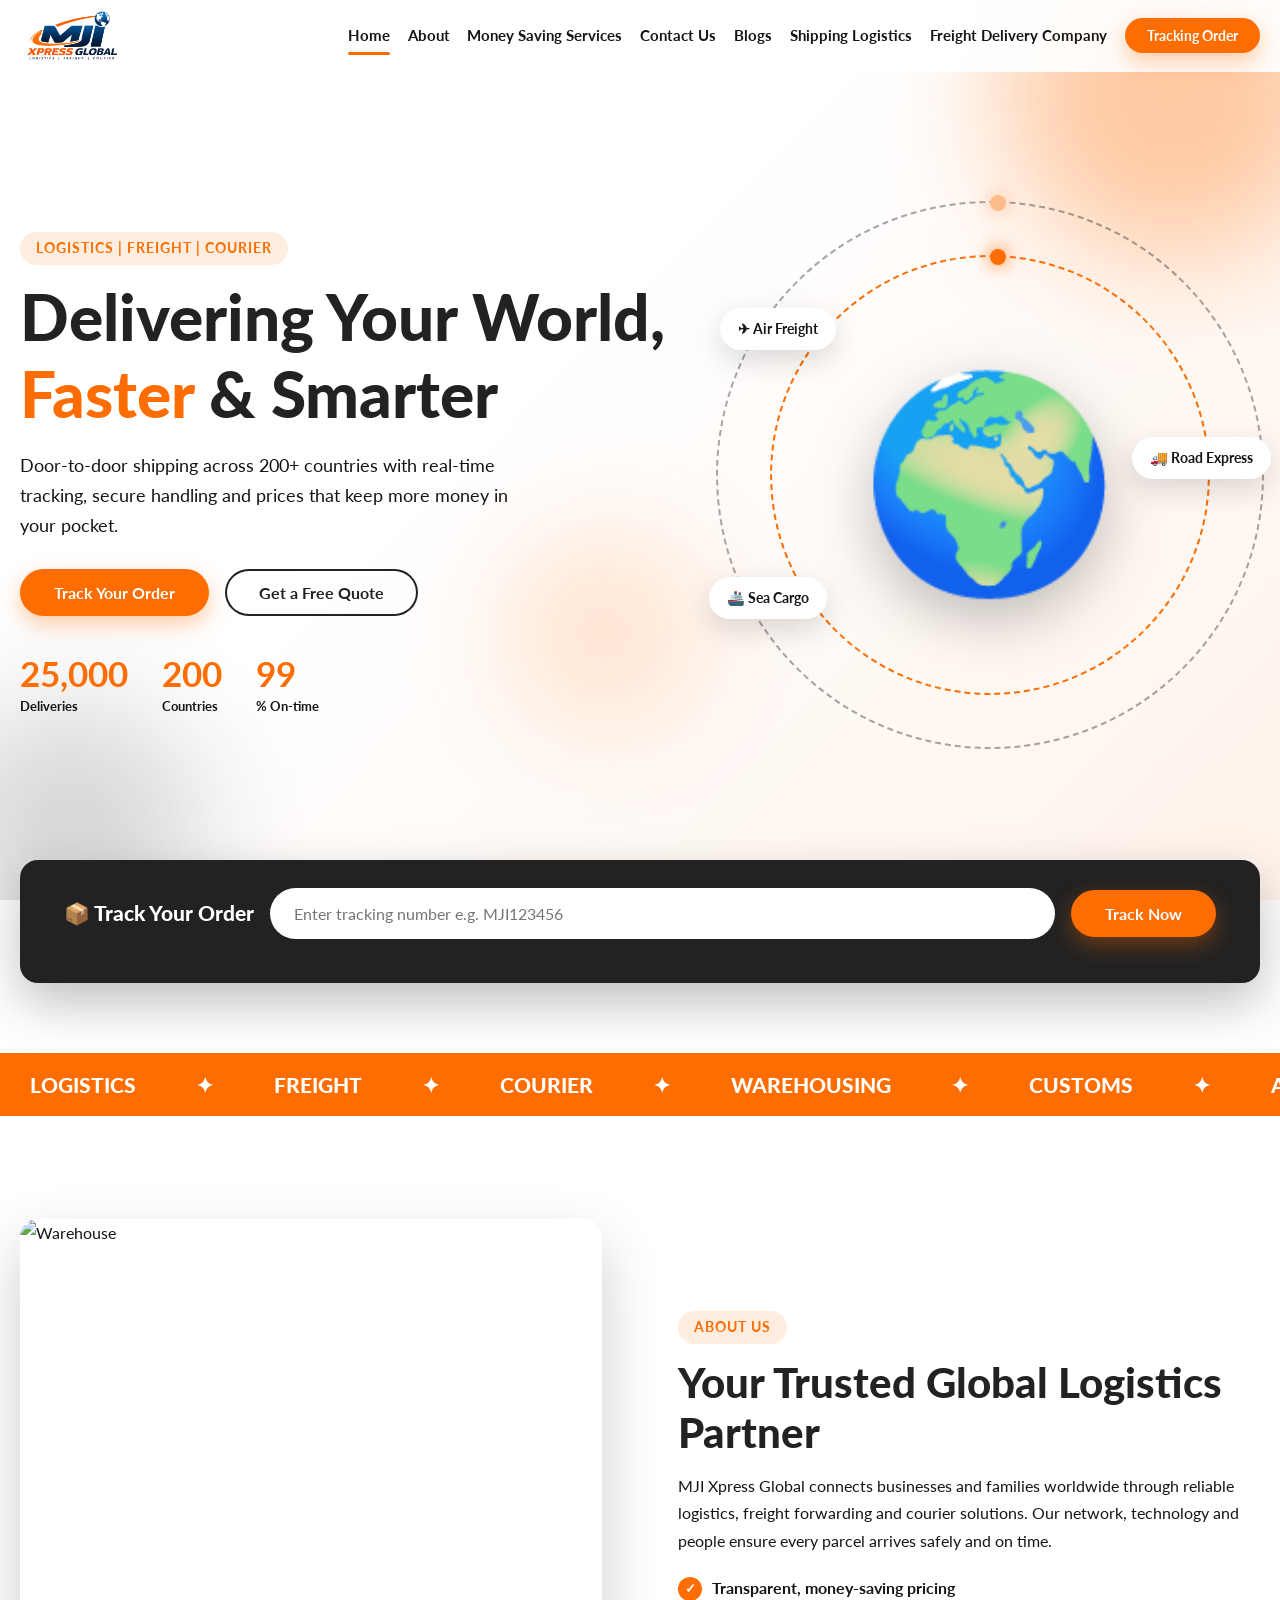
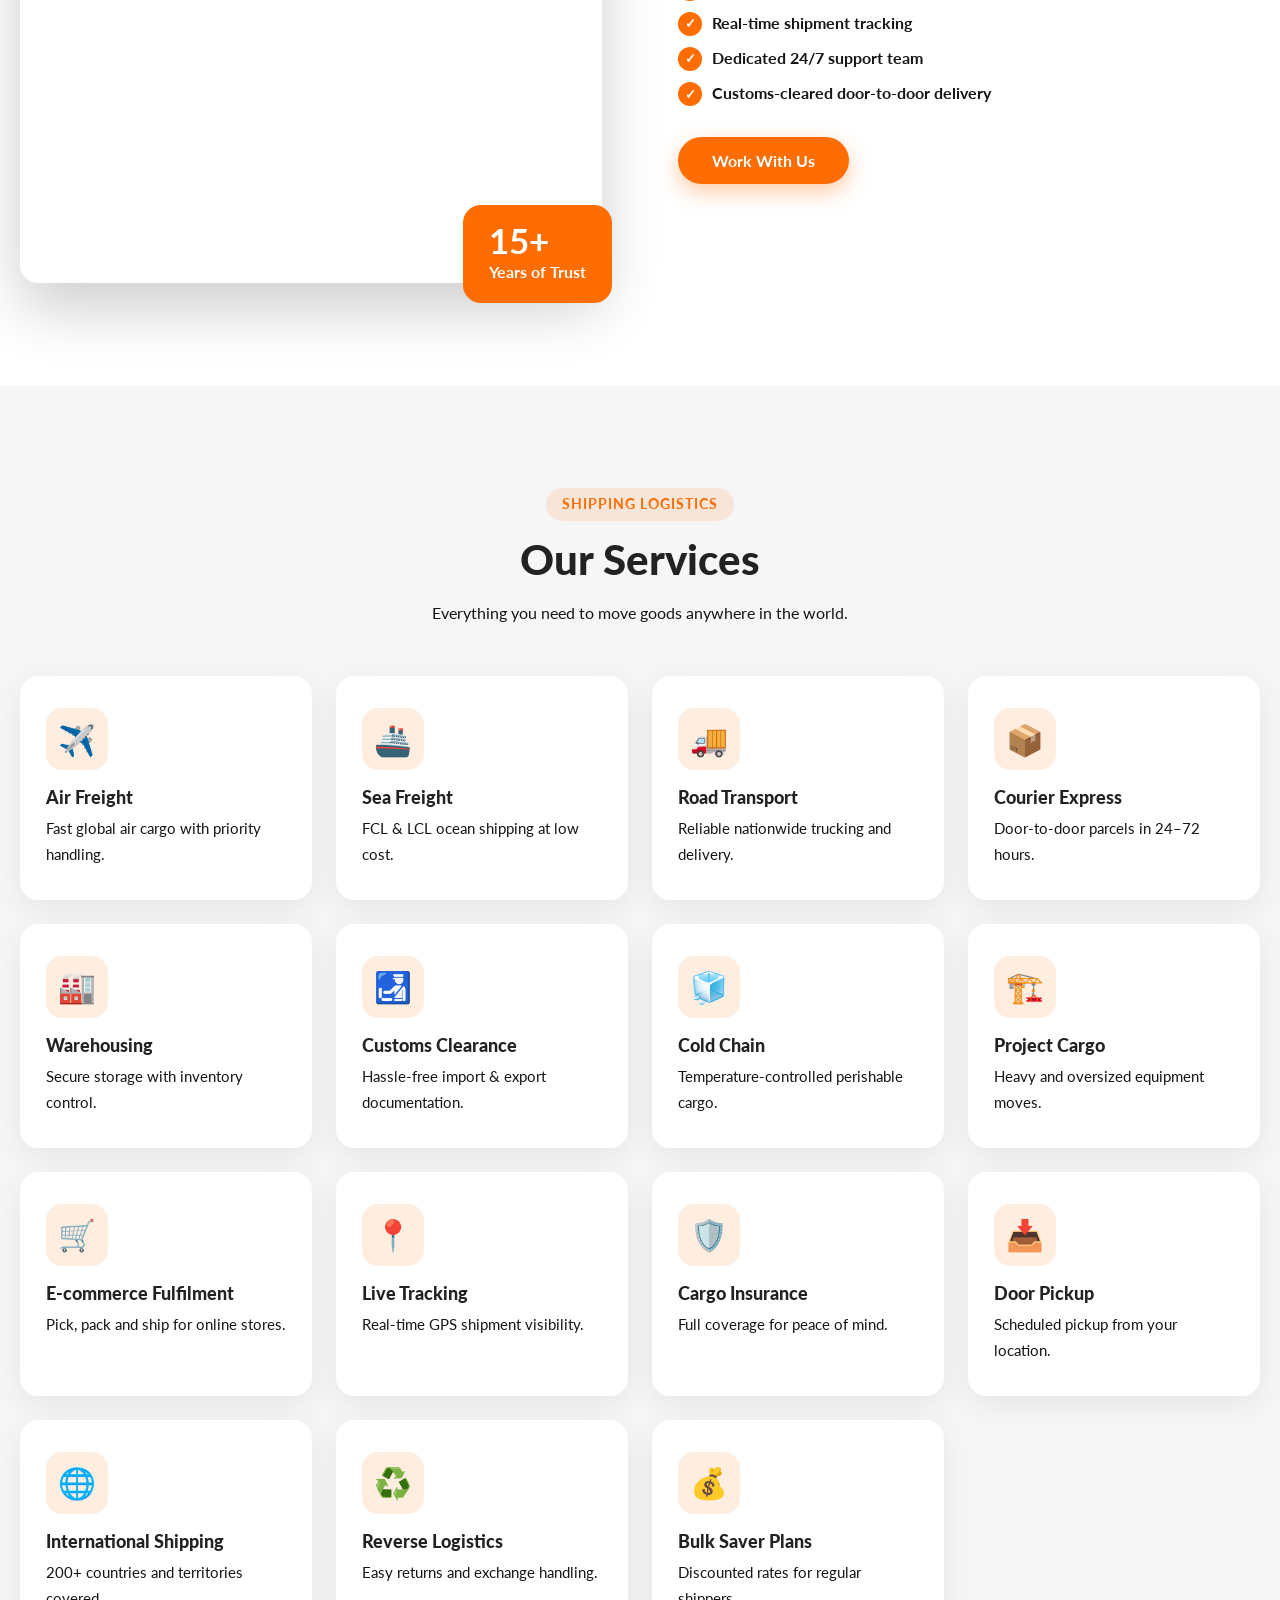
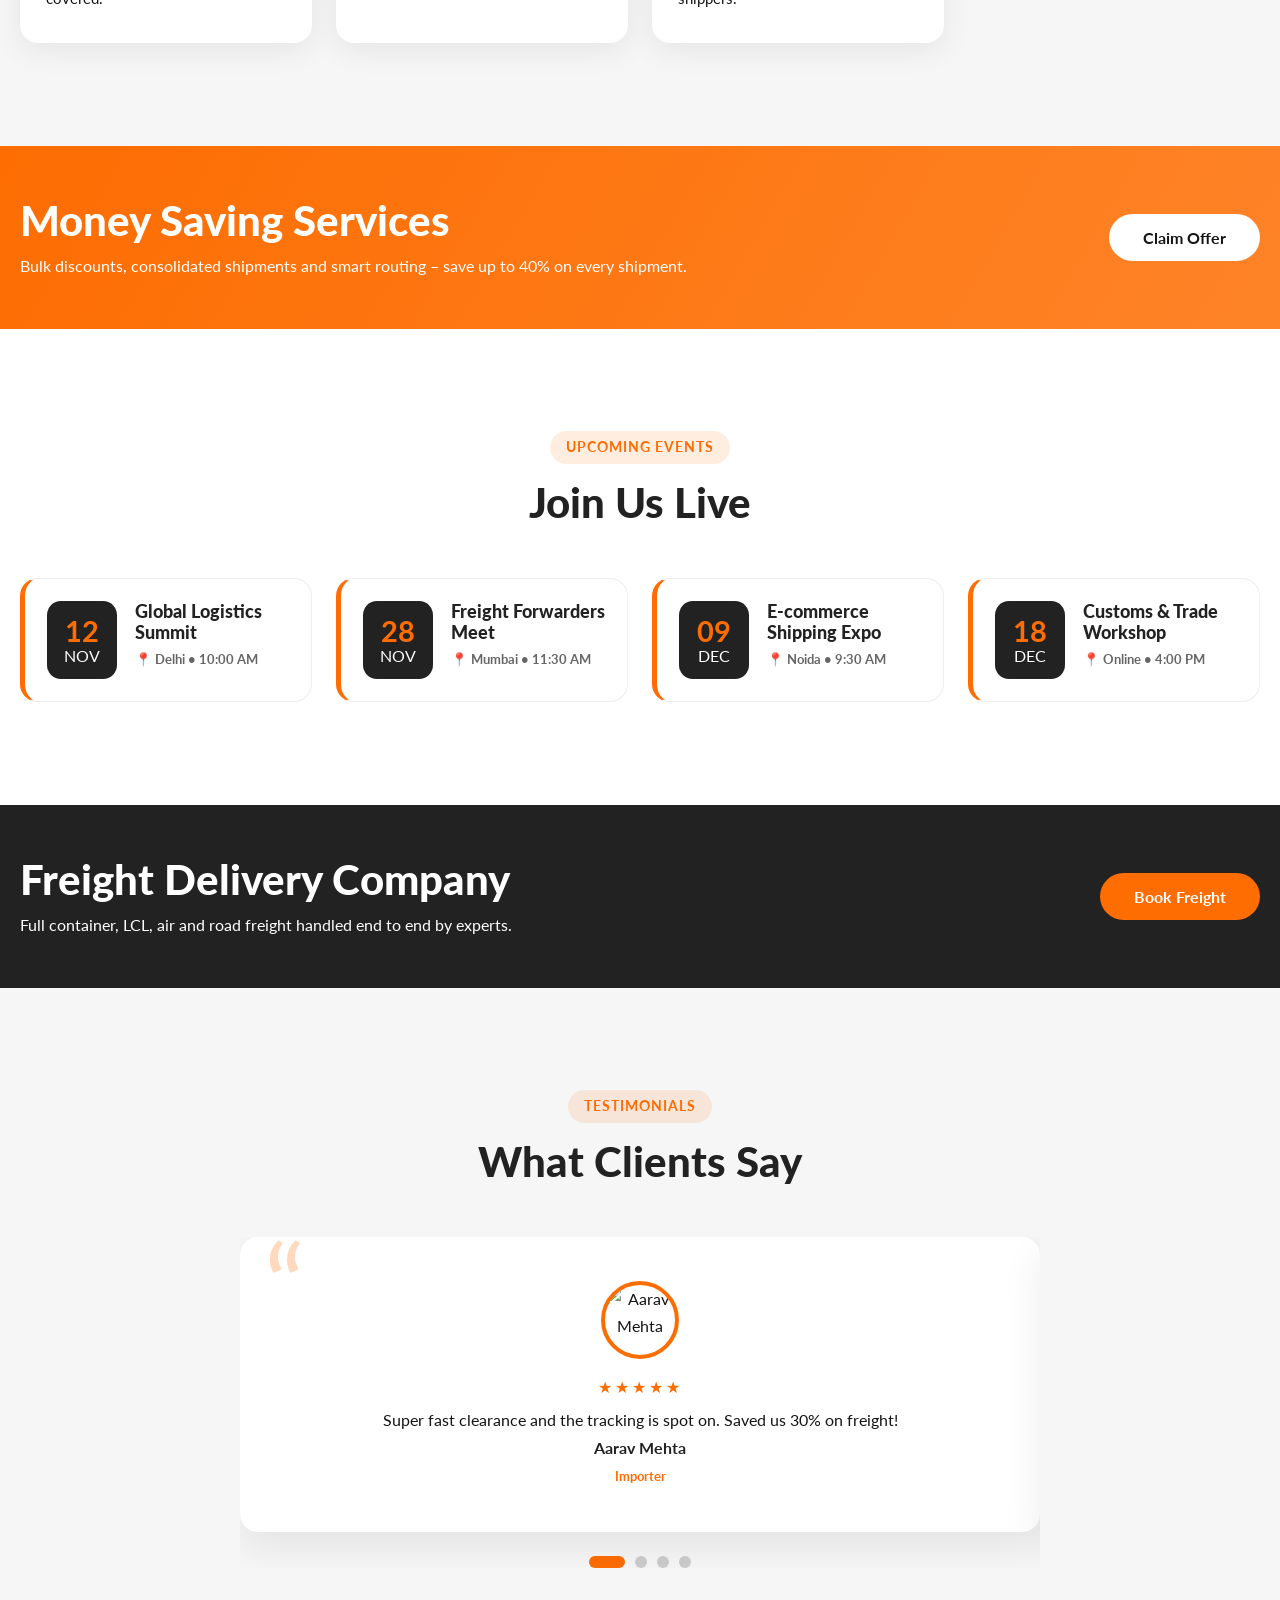
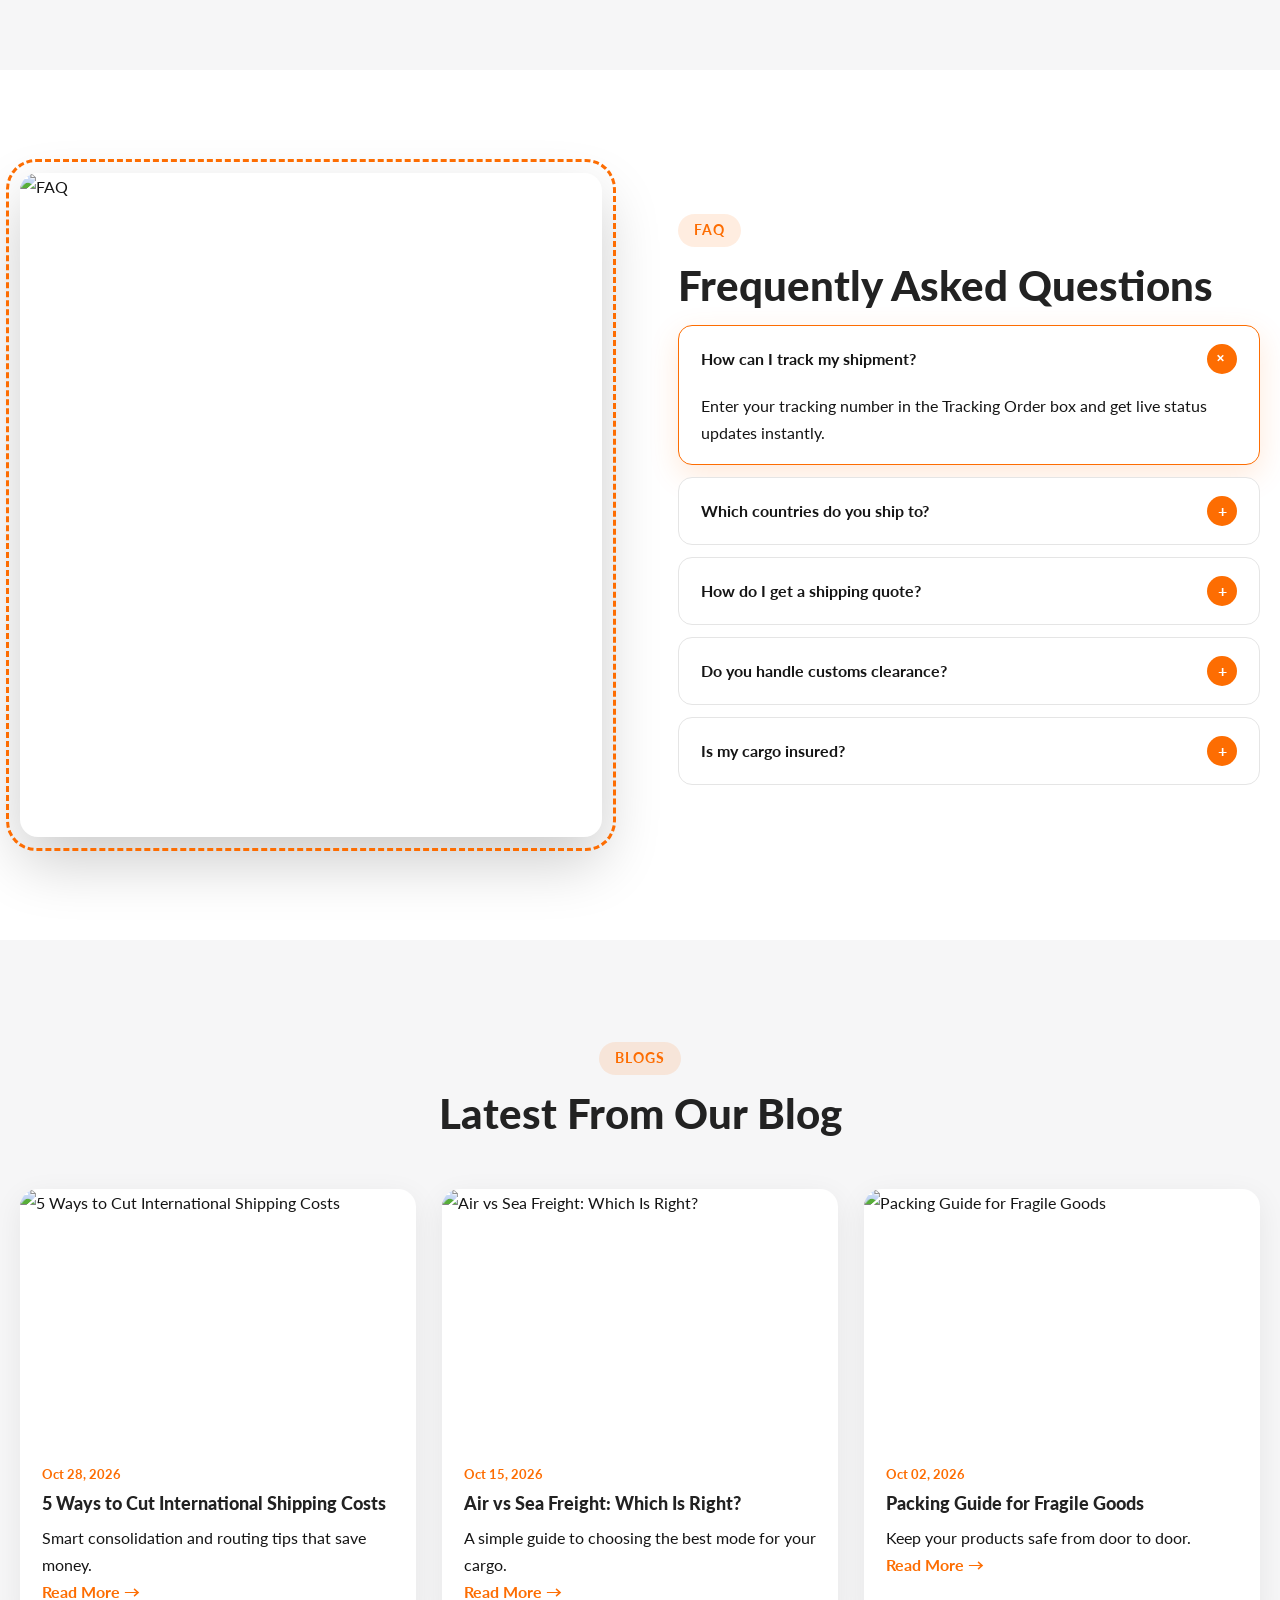
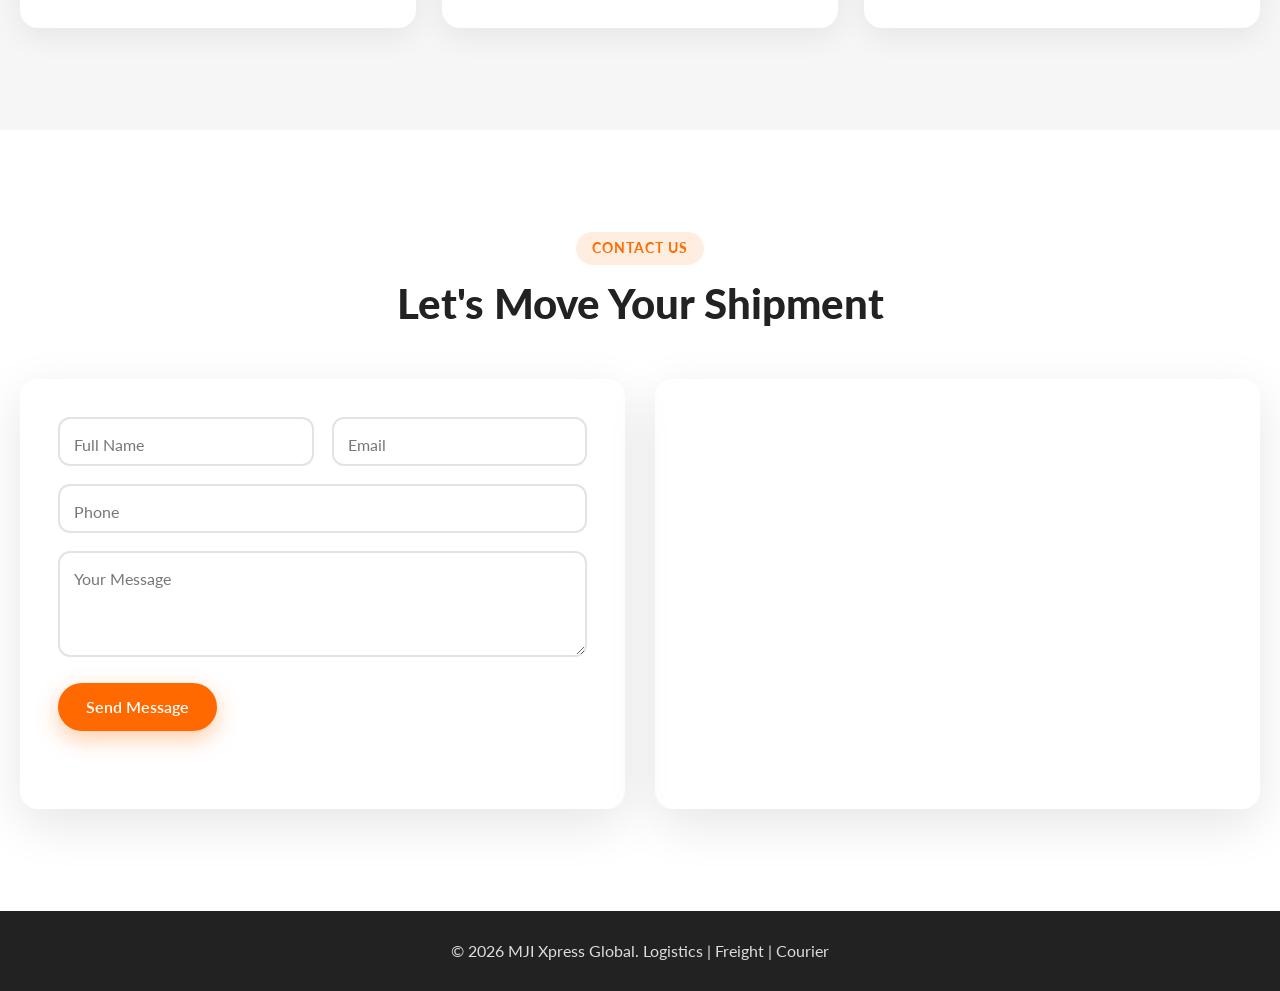
==== index.html @ 4d78b7f1 "Add MJ Xpress Global website" ====
<!DOCTYPE html>
<html lang="en">
<head>
<meta charset="UTF-8">
<meta name="viewport" content="width=device-width, initial-scale=1, viewport-fit=cover">
<title>MJI Xpress Global | Logistics, Freight & Courier</title>
<meta name="description" content="MJI Xpress Global - Logistics, Freight and Courier services worldwide.">
<link rel="preconnect" href="https://fonts.googleapis.com">
<link rel="preconnect" href="https://fonts.gstatic.com" crossorigin>
<link href="https://fonts.googleapis.com/css2?family=Lato:wght@300;400;700;900&display=swap" rel="stylesheet">
<link rel="stylesheet" href="css/style.css">
</head>
<body>
<div class="progress" id="progress"></div>
<header class="nav" id="nav">
  <div class="wrap nav__in">
    <a href="#home" class="logo"><img src="img/logo.png" alt="MJI Xpress Global"></a>
    <button class="burger" id="burger" aria-label="Menu" aria-expanded="false"><span></span><span></span><span></span></button>
    <nav class="menu" id="menu">
      <a href="#home" class="active">Home</a>
      <a href="about.html">About</a>
      <a href="money.html">Money Saving Services</a>
      <a href="#contact">Contact Us</a>
      <a href="#blog">Blogs</a>
      <a href="#services">Shipping Logistics</a>
      <a href="#freight">Freight Delivery Company</a>
      <a href="#tracking" class="btn btn--sm"><span>Tracking Order</span></a>
    </nav>
  </div>
</header>

<main>
<section class="hero" id="home">
  <div class="blob b1"></div><div class="blob b2"></div><div class="blob b3"></div>
  <div class="wrap hero__in">
    <div class="hero__txt reveal">
      <span class="tag">Logistics | Freight | Courier</span>
      <h1>Delivering Your World, <em>Faster</em> &amp; Smarter</h1>
      <p>Door-to-door shipping across 200+ countries with real-time tracking, secure handling and prices that keep more money in your pocket.</p>
      <div class="hero__btns">
        <a href="#tracking" class="btn"><span>Track Your Order</span></a>
        <a href="#contact" class="btn btn--ghost"><span>Get a Free Quote</span></a>
      </div>
      <div class="stats">
        <div><b data-count="25000">0</b><small>Deliveries</small></div>
        <div><b data-count="200">0</b><small>Countries</small></div>
        <div><b data-count="99">0</b><small>% On-time</small></div>
      </div>
    </div>
    <div class="hero__art reveal">
      <div class="globe"><div class="orbit"><i></i></div><div class="orbit o2"><i></i></div><span>🌍</span></div>
      <div class="chip c1">✈ Air Freight</div><div class="chip c2">🚢 Sea Cargo</div><div class="chip c3">🚚 Road Express</div>
    </div>
  </div>
</section>

<section class="track" id="tracking">
  <div class="wrap">
    <form class="track__box reveal" id="trackForm">
      <h3>📦 Track Your Order</h3>
      <input type="text" id="trackNo" placeholder="Enter tracking number e.g. MJI123456" required>
      <button class="btn" type="submit"><span>Track Now</span></button>
      <p class="track__res" id="trackRes"></p>
    </form>
  </div>
</section>

<div class="marquee"><div class="marquee__t"><span>Logistics</span><span>Freight</span><span>Courier</span><span>Warehousing</span><span>Customs</span><span>Air Cargo</span><span>Sea Cargo</span><span>Logistics</span><span>Freight</span><span>Courier</span><span>Warehousing</span><span>Customs</span><span>Air Cargo</span><span>Sea Cargo</span></div></div>

<section class="sec" id="about">
  <div class="wrap about">
    <div class="about__img reveal"><img src="https://picsum.photos/seed/logistics1/700/800" alt="Warehouse" loading="lazy"><div class="badge"><b>15+</b>Years of Trust</div></div>
    <div class="reveal">
      <span class="tag">About Us</span>
      <h2>Your Trusted Global Logistics Partner</h2>
      <p>MJI Xpress Global connects businesses and families worldwide through reliable logistics, freight forwarding and courier solutions. Our network, technology and people ensure every parcel arrives safely and on time.</p>
      <ul class="ticks"><li>Transparent, money-saving pricing</li><li>Real-time shipment tracking</li><li>Dedicated 24/7 support team</li><li>Customs-cleared door-to-door delivery</li></ul>
      <a href="#contact" class="btn"><span>Work With Us</span></a>
    </div>
  </div>
</section>

<section class="sec alt" id="services">
  <div class="wrap">
    <div class="head reveal"><span class="tag">Shipping Logistics</span><h2>Our Services</h2><p>Everything you need to move goods anywhere in the world.</p></div>
    <div class="grid" id="serviceGrid"></div>
  </div>
</section>

<section class="band" id="savings">
  <div class="wrap band__in reveal"><div><h2>Money Saving Services</h2><p>Bulk discounts, consolidated shipments and smart routing – save up to 40% on every shipment.</p></div><a href="#contact" class="btn"><span>Claim Offer</span></a></div>
</section>

<section class="sec" id="events">
  <div class="wrap">
    <div class="head reveal"><span class="tag">Upcoming Events</span><h2>Join Us Live</h2></div>
    <div class="events" id="eventList"></div>
  </div>
</section>

<section class="band dark" id="freight">
  <div class="wrap band__in reveal"><div><h2>Freight Delivery Company</h2><p>Full container, LCL, air and road freight handled end to end by experts.</p></div><a href="#contact" class="btn"><span>Book Freight</span></a></div>
</section>

<section class="sec alt" id="testimonials">
  <div class="wrap">
    <div class="head reveal"><span class="tag">Testimonials</span><h2>What Clients Say</h2></div>
    <div class="slider reveal" id="slider"><div class="slides" id="slides"></div><div class="dots" id="dots"></div></div>
  </div>
</section>

<section class="sec" id="faq">
  <div class="wrap faq">
    <div class="faq__img reveal"><img id="faqImg" src="https://picsum.photos/seed/faq0/700/600" alt="FAQ"><div class="ring"></div></div>
    <div class="reveal">
      <span class="tag">FAQ</span><h2>Frequently Asked Questions</h2>
      <div id="faqList"></div>
    </div>
  </div>
</section>

<section class="sec alt" id="blog">
  <div class="wrap">
    <div class="head reveal"><span class="tag">Blogs</span><h2>Latest From Our Blog</h2></div>
    <div class="blogs" id="blogList"></div>
  </div>
</section>

<section class="sec" id="contact">
  <div class="wrap">
    <div class="head reveal"><span class="tag">Contact Us</span><h2>Let's Move Your Shipment</h2></div>
    <div class="contact">
      <form class="form reveal" id="contactForm" novalidate>
        <div class="row"><label><input name="name" required placeholder=" "><span>Full Name</span></label><label><input type="email" name="email" required placeholder=" "><span>Email</span></label></div>
        <label><input name="phone" placeholder=" "><span>Phone</span></label>
        <label><textarea name="msg" rows="4" required placeholder=" "></textarea><span>Your Message</span></label>
        <button class="btn" type="submit"><span>Send Message</span></button>
        <p class="note" id="formNote"></p>
      </form>
      <div class="map reveal"><iframe title="Map" loading="lazy" src="https://www.google.com/maps?q=Greater+Noida,Uttar+Pradesh&output=embed"></iframe></div>
    </div>
  </div>
</section>
</main>

<footer class="foot"><div class="wrap"><p>© <span id="yr"></span> MJI Xpress Global. Logistics | Freight | Courier</p></div></footer>
<button class="totop" id="totop" aria-label="Back to top">↑</button>
<script src="js/script.js"></script>
</body>
</html>
---- css/style.css ----
:root{--primary:#222222;--secondary:#FD6D02;--text:#151515;--bg:#fff;--alt:#f6f6f7;--r:18px;--pad:max(20px,env(safe-area-inset-left),env(safe-area-inset-right))}
*{margin:0;padding:0;box-sizing:border-box}
html{scroll-behavior:smooth;scroll-padding-top:80px}
body{font-family:'Lato',sans-serif;color:var(--text);background:var(--bg);line-height:1.7;overflow-x:hidden;-webkit-text-size-adjust:100%}
img{max-width:100%;display:block}a{text-decoration:none;color:inherit}
.wrap{width:100%;max-width:1320px;margin:0 auto;padding:0 var(--pad)}
h1,h2,h3{line-height:1.2;color:var(--primary);font-weight:900}
h1{font-size:clamp(2.1rem,5vw,4rem)}h2{font-size:clamp(1.6rem,3.5vw,2.6rem);margin-bottom:14px}
em{color:var(--secondary);font-style:normal}
.sec{padding:clamp(60px,8vw,110px) 0}.alt{background:var(--alt)}
.tag{display:inline-block;background:rgba(253,109,2,.12);color:var(--secondary);padding:5px 16px;border-radius:50px;font-weight:700;font-size:.85rem;letter-spacing:1px;margin-bottom:14px;text-transform:uppercase}
.head{text-align:center;max-width:640px;margin:0 auto 50px}
.progress{position:fixed;top:0;left:0;height:4px;width:0;background:var(--secondary);z-index:200}
/* Buttons */
.btn{position:relative;display:inline-block;padding:14px 34px;border:0;border-radius:50px;background:var(--secondary);color:#fff;font:700 1rem Lato,sans-serif;cursor:pointer;overflow:hidden;isolation:isolate;transition:transform .3s,box-shadow .3s;box-shadow:0 8px 22px rgba(253,109,2,.35)}
.btn span{position:relative;z-index:2;transition:letter-spacing .3s}
.btn::before{content:"";position:absolute;inset:0;background:var(--primary);transform:translateY(101%);border-radius:50% 50% 0 0;transition:transform .45s cubic-bezier(.7,0,.2,1),border-radius .45s;z-index:1}
.btn::after{content:"";position:absolute;top:0;left:-80%;width:50%;height:100%;background:linear-gradient(100deg,transparent,rgba(255,255,255,.55),transparent);transform:skewX(-20deg);animation:shine 3.2s infinite;z-index:3}
.btn:hover::before{transform:translateY(0);border-radius:0}.btn:hover{transform:translateY(-4px) scale(1.03)}.btn:hover span{letter-spacing:.8px}.btn:active{transform:scale(.96)}
.btn--ghost{background:transparent;color:var(--primary);box-shadow:inset 0 0 0 2px var(--primary)}.btn--ghost:hover{color:#fff}
.btn--sm{padding:9px 22px;font-size:.9rem}
.ripple{position:absolute;border-radius:50%;background:rgba(255,255,255,.5);transform:scale(0);animation:rip .6s linear;z-index:4;pointer-events:none}
@keyframes rip{to{transform:scale(4);opacity:0}}@keyframes shine{0%{left:-80%}60%,100%{left:140%}}
/* Nav */
.nav{position:fixed;top:0;left:0;right:0;z-index:150;background:rgba(255,255,255,.92);backdrop-filter:blur(12px);transition:box-shadow .3s,padding .3s;padding-top:env(safe-area-inset-top)}
.nav.stuck{box-shadow:0 6px 30px rgba(0,0,0,.1)}
.nav__in{display:flex;align-items:center;justify-content:space-between;gap:16px;height:72px}
.logo img{height:52px;width:auto}
.menu{display:flex;align-items:center;gap:clamp(10px,1.4vw,24px)}
.menu a:not(.btn){font-weight:700;font-size:.92rem;position:relative;padding:6px 0;white-space:nowrap}
.menu a:not(.btn)::after{content:"";position:absolute;left:0;bottom:0;width:0;height:3px;border-radius:3px;background:var(--secondary);transition:width .3s}
.menu a:not(.btn):hover::after,.menu a.active::after{width:100%}
.burger{display:none;background:none;border:0;width:44px;height:44px;cursor:pointer;flex-direction:column;justify-content:center;gap:6px;align-items:center}
.burger span{display:block;width:26px;height:3px;background:var(--primary);border-radius:3px;transition:.35s}
.burger.open span:nth-child(1){transform:translateY(9px) rotate(45deg)}.burger.open span:nth-child(2){opacity:0}.burger.open span:nth-child(3){transform:translateY(-9px) rotate(-45deg)}
/* Hero */
.hero{position:relative;min-height:100vh;display:flex;align-items:center;padding:110px 0 60px;overflow:hidden;background:linear-gradient(135deg,#fff 40%,#fff3ea)}
.blob{position:absolute;border-radius:50%;filter:blur(60px);opacity:.35;animation:float 9s ease-in-out infinite}
.b1{width:340px;height:340px;background:var(--secondary);top:-80px;right:-60px}.b2{width:260px;height:260px;background:var(--primary);bottom:-60px;left:-60px;animation-delay:-3s;opacity:.18}.b3{width:180px;height:180px;background:var(--secondary);bottom:20%;left:40%;animation-delay:-6s;opacity:.2}
@keyframes float{50%{transform:translate(30px,-40px) scale(1.12)}}
.hero__in{position:relative;display:grid;grid-template-columns:1.1fr .9fr;gap:40px;align-items:center}
.hero p{max-width:520px;margin:18px 0 28px;font-size:1.1rem}
.hero__btns{display:flex;flex-wrap:wrap;gap:16px}
.stats{display:flex;flex-wrap:wrap;gap:34px;margin-top:40px}.stats b{font-size:2.2rem;color:var(--secondary);display:block;line-height:1}.stats small{font-weight:700}
.hero__art{position:relative;display:grid;place-items:center}
.globe{position:relative;width:min(380px,70vw);aspect-ratio:1;display:grid;place-items:center;font-size:clamp(7rem,18vw,13rem);animation:spin 40s linear infinite}
.globe span{animation:spin 40s linear infinite reverse;filter:drop-shadow(0 20px 30px rgba(0,0,0,.25))}
.orbit{position:absolute;inset:-8%;border:2px dashed var(--secondary);border-radius:50%;animation:spin 14s linear infinite}.o2{inset:-22%;border-color:var(--primary);opacity:.4;animation-duration:22s;animation-direction:reverse}
.orbit i{position:absolute;top:-8px;left:50%;width:16px;height:16px;border-radius:50%;background:var(--secondary);box-shadow:0 0 18px var(--secondary)}
@keyframes spin{to{transform:rotate(360deg)}}
.chip{position:absolute;background:#fff;padding:9px 18px;border-radius:50px;font-weight:700;box-shadow:0 10px 30px rgba(0,0,0,.15);animation:float 6s ease-in-out infinite;font-size:.9rem}
.c1{top:6%;left:0}.c2{bottom:12%;left:-2%;animation-delay:-2s}.c3{top:40%;right:-2%;animation-delay:-4s}
/* Tracking */
.track{margin-top:-40px;position:relative;z-index:5}
.track__box{display:flex;flex-wrap:wrap;align-items:center;gap:16px;background:var(--primary);color:#fff;padding:28px clamp(20px,4vw,44px);border-radius:var(--r);box-shadow:0 20px 50px rgba(0,0,0,.25)}
.track__box h3{color:#fff;font-size:1.3rem}.track__box input{flex:1;min-width:200px;padding:14px 22px;border-radius:50px;border:2px solid transparent;font:1rem Lato;outline:0;transition:.3s}.track__box input:focus{border-color:var(--secondary);box-shadow:0 0 0 5px rgba(253,109,2,.3)}
.track__res{width:100%;font-weight:700;color:var(--secondary)}
.marquee{overflow:hidden;background:var(--secondary);margin-top:70px;padding:14px 0}
.marquee__t{display:flex;width:max-content;animation:mq 25s linear infinite}.marquee span{color:#fff;font-weight:900;font-size:1.3rem;text-transform:uppercase;padding:0 30px;white-space:nowrap}.marquee span::after{content:"✦";margin-left:60px}
@keyframes mq{to{transform:translateX(-50%)}}
/* About */
.about,.faq{display:grid;grid-template-columns:1fr 1fr;gap:clamp(30px,6vw,80px);align-items:center}
.about__img,.faq__img{position:relative}.about__img img,.faq__img img{width:100%;border-radius:var(--r);aspect-ratio:7/8;object-fit:cover;box-shadow:0 25px 60px rgba(0,0,0,.2)}
.badge{position:absolute;bottom:-20px;right:-10px;background:var(--secondary);color:#fff;padding:18px 26px;border-radius:var(--r);font-weight:700;animation:float 5s ease-in-out infinite}.badge b{display:block;font-size:2.2rem;line-height:1}
.ticks{list-style:none;margin:20px 0 30px}.ticks li{padding-left:34px;position:relative;margin-bottom:8px;font-weight:700}.ticks li::before{content:"✓";position:absolute;left:0;width:24px;height:24px;border-radius:50%;background:var(--secondary);color:#fff;display:grid;place-items:center;font-size:.8rem;top:3px}
/* Services */
.grid{display:grid;grid-template-columns:repeat(auto-fill,minmax(250px,1fr));gap:24px}
.card{position:relative;background:#fff;padding:32px 26px;border-radius:var(--r);box-shadow:0 8px 30px rgba(0,0,0,.07);overflow:hidden;transition:transform .4s,box-shadow .4s;transform-style:preserve-3d}
.card::before{content:"";position:absolute;inset:0;background:linear-gradient(135deg,var(--secondary),#ff9a4d);transform:scaleY(0);transform-origin:bottom;transition:transform .45s}
.card:hover::before{transform:scaleY(1)}.card:hover{transform:translateY(-10px);box-shadow:0 25px 50px rgba(253,109,2,.3)}
.card>*{position:relative;transition:color .3s}.card:hover h3,.card:hover p{color:#fff}
.card .ico{width:62px;height:62px;border-radius:16px;background:rgba(253,109,2,.12);display:grid;place-items:center;font-size:1.9rem;margin-bottom:16px;animation:bob 3s ease-in-out infinite}
.card:nth-child(even) .ico{animation-delay:-1.5s}
@keyframes bob{50%{transform:translateY(-8px) rotate(-6deg)}}
.card h3{font-size:1.15rem;margin-bottom:8px}.card p{font-size:.95rem}
/* Bands */
.band{background:linear-gradient(120deg,var(--secondary),#ff9a4d);color:#fff;padding:50px 0;background-size:200% 200%;animation:grad 8s ease infinite}
.band.dark{background:var(--primary)}.band h2{color:#fff;margin-bottom:6px}
.band__in{display:flex;justify-content:space-between;align-items:center;gap:24px;flex-wrap:wrap}
.band .btn{background:#fff;color:var(--text);box-shadow:none}.band .btn::before{background:var(--primary)}.band .btn:hover{color:#fff}.band.dark .btn{background:var(--secondary);color:#fff}.band.dark .btn::before{background:#fff}.band.dark .btn:hover{color:var(--text)}
@keyframes grad{50%{background-position:100% 50%}}
/* Events */
.events{display:grid;grid-template-columns:repeat(auto-fit,minmax(280px,1fr));gap:24px}
.ev{display:flex;gap:18px;background:#fff;border:1px solid #eee;border-left:5px solid var(--secondary);padding:22px;border-radius:var(--r);transition:.4s}.ev:hover{transform:translateX(8px);box-shadow:0 15px 40px rgba(0,0,0,.1)}
.date{min-width:70px;height:78px;background:var(--primary);color:#fff;border-radius:14px;display:grid;place-content:center;text-align:center;line-height:1.1}.date b{font-size:1.8rem;color:var(--secondary)}
.ev h3{font-size:1.1rem}.ev small{color:#666;font-weight:700}
/* Slider */
.slider{max-width:800px;margin:auto;overflow:hidden;text-align:center}
.slides{display:flex;transition:transform .7s cubic-bezier(.7,0,.2,1)}
.slide{min-width:100%;padding:44px clamp(20px,5vw,50px);background:#fff;border-radius:var(--r);box-shadow:0 15px 40px rgba(0,0,0,.08);position:relative}
.slide::before{content:"“";position:absolute;top:-10px;left:24px;font-size:7rem;color:var(--secondary);opacity:.25;line-height:1}
.slide img{width:78px;height:78px;border-radius:50%;margin:0 auto 14px;border:4px solid var(--secondary);object-fit:cover}.slide h4{color:var(--primary)}.slide small{color:var(--secondary);font-weight:700}
.stars{color:var(--secondary);letter-spacing:3px;margin:6px 0}
.dots{display:flex;justify-content:center;gap:10px;margin-top:24px}.dots button{width:12px;height:12px;border-radius:12px;border:0;background:#ccc;cursor:pointer;transition:.4s}.dots button.on{width:36px;background:var(--secondary)}
/* FAQ */
.faq__img .ring{position:absolute;inset:-14px;border:3px dashed var(--secondary);border-radius:calc(var(--r) + 12px);animation:pulse 3s ease-in-out infinite;pointer-events:none}
@keyframes pulse{50%{transform:scale(1.03);opacity:.4}}
.faq__img img{transition:opacity .4s,transform .6s}.faq__img img.swap{opacity:0;transform:scale(.95)}
.qa{border:1px solid #e5e5e5;border-radius:14px;margin-bottom:12px;overflow:hidden;transition:.3s;background:#fff}.qa.open{border-color:var(--secondary);box-shadow:0 10px 30px rgba(253,109,2,.15)}
.qa button{width:100%;text-align:left;background:none;border:0;padding:18px 22px;font:700 1rem Lato;color:var(--text);cursor:pointer;display:flex;justify-content:space-between;gap:12px;align-items:center}
.qa button i{font-style:normal;width:30px;height:30px;flex:none;border-radius:50%;background:var(--secondary);color:#fff;display:grid;place-items:center;transition:transform .4s}.qa.open i{transform:rotate(135deg)}
.qa div{max-height:0;overflow:hidden;transition:max-height .5s;padding:0 22px}.qa.open div{padding-bottom:18px}
/* Blogs */
.blogs{display:grid;grid-template-columns:repeat(auto-fit,minmax(280px,1fr));gap:26px}
.post{background:#fff;border-radius:var(--r);overflow:hidden;box-shadow:0 8px 30px rgba(0,0,0,.07);transition:.4s}.post:hover{transform:translateY(-10px)}
.post .im{overflow:hidden}.post img{width:100%;aspect-ratio:16/10;object-fit:cover;transition:transform .7s}.post:hover img{transform:scale(1.12) rotate(1.5deg)}
.post .bd{padding:22px}.post small{color:var(--secondary);font-weight:700}.post h3{font-size:1.15rem;margin:6px 0 10px}.post a.more{font-weight:700;color:var(--secondary);display:inline-block;transition:.3s}.post a.more:hover{transform:translateX(8px)}
/* Contact */
.contact{display:grid;grid-template-columns:1fr 1fr;gap:30px}
.form{display:grid;gap:18px;align-content:start;background:#fff;padding:clamp(20px,4vw,38px);border-radius:var(--r);box-shadow:0 15px 50px rgba(0,0,0,.1)}
.row{display:grid;grid-template-columns:1fr 1fr;gap:18px}
.form label{position:relative;display:block}.form input,.form textarea{width:100%;padding:18px 16px 8px;border:2px solid #e3e3e3;border-radius:12px;font:1rem Lato;color:var(--text);outline:0;transition:.3s;resize:vertical}
.form span{position:absolute;left:16px;top:14px;color:#777;pointer-events:none;transition:.25s}
.form input:focus,.form textarea:focus{border-color:var(--secondary);box-shadow:0 0 0 4px rgba(253,109,2,.15)}
.form input:focus+span,.form input:not(:placeholder-shown)+span,.form textarea:focus+span,.form textarea:not(:placeholder-shown)+span{top:3px;font-size:.72rem;color:var(--secondary);font-weight:700}
.form .btn{justify-self:start}.note{font-weight:700;min-height:1.4em}.err{border-color:#d33!important}
.map{border-radius:var(--r);overflow:hidden;min-height:380px;box-shadow:0 15px 50px rgba(0,0,0,.1)}.map iframe{width:100%;height:100%;min-height:380px;border:0}
.foot{background:var(--primary);color:#ddd;text-align:center;padding:26px 0 calc(26px + env(safe-area-inset-bottom))}
.totop{position:fixed;right:max(18px,env(safe-area-inset-right));bottom:max(18px,env(safe-area-inset-bottom));width:48px;height:48px;border-radius:50%;border:0;background:var(--secondary);color:#fff;font-size:1.3rem;cursor:pointer;opacity:0;transform:translateY(30px);pointer-events:none;transition:.4s;z-index:120;box-shadow:0 8px 20px rgba(0,0,0,.3)}.totop.show{opacity:1;transform:none;pointer-events:auto}.totop:hover{background:var(--primary);transform:translateY(-5px)}
/* Reveal */
.reveal{opacity:0;transform:translateY(50px);transition:opacity .9s,transform .9s cubic-bezier(.2,.8,.2,1)}.reveal.in{opacity:1;transform:none}
/* Responsive */
@media(max-width:1180px){.burger{display:flex}
.menu{position:fixed;top:0;right:0;height:100dvh;width:min(340px,85vw);background:#fff;flex-direction:column;align-items:flex-start;gap:6px;padding:96px 28px 28px;transform:translateX(100%);transition:transform .5s cubic-bezier(.7,0,.2,1);box-shadow:-10px 0 40px rgba(0,0,0,.2);overflow-y:auto}
.menu.open{transform:none}.menu a:not(.btn){font-size:1.05rem;padding:10px 0;width:100%;border-bottom:1px solid #eee}.menu .btn{margin-top:14px}.burger{position:relative;z-index:2}}
@media(max-width:900px){.hero__in,.about,.faq,.contact{grid-template-columns:1fr}.hero{text-align:left}.hero__art{order:-1;margin-bottom:30px}.about__img img,.faq__img img{aspect-ratio:16/11}.chip{font-size:.75rem;padding:6px 12px}.hero{min-height:auto}}
@media(max-width:560px){.row{grid-template-columns:1fr}.btn{width:100%;text-align:center}.hero__btns,.track__box{flex-direction:column;align-items:stretch}.btn--sm{width:auto}.logo img{height:44px}.stats{gap:22px}.badge{right:6px}}
@media(min-width:1700px){.wrap{max-width:1560px}html{font-size:18px}}
@media(min-width:2200px){.wrap{max-width:1900px}html{font-size:20px}}
/* Curved / ultra-wide & rounded-corner displays: keep content in the flat centre */
@media(min-aspect-ratio:21/9){.wrap{max-width:min(1500px,70vw)}.hero{min-height:90vh}}
@media(prefers-reduced-motion:reduce){*,*::before,*::after{animation:none!important;transition:none!important}.reveal{opacity:1;transform:none}}

/* FIX: Contact form Send Message button */
#contactForm button.btn {
    position: relative;
    display: inline-flex;
    align-items: center;
    justify-content: center;
    min-width: 145px;
    min-height: 48px;
    padding: 14px 28px;
    background: #ff6900;
    color: #ffffff;
    border: none;
    border-radius: 30px;
    font-size: 16px;
    font-weight: 600;
    cursor: pointer;
    overflow: hidden;
}

/* Fix span styling inside button */
#contactForm button.btn span {
    position: static !important;
    left: auto !important;
    top: auto !important;
    z-index: 2;
    color: #ffffff !important;
    pointer-events: auto;
    transition: none;
}

/* Button hover effect */
#contactForm button.btn:hover {
    background: #e85d00;
    transform: translateY(-2px);
}
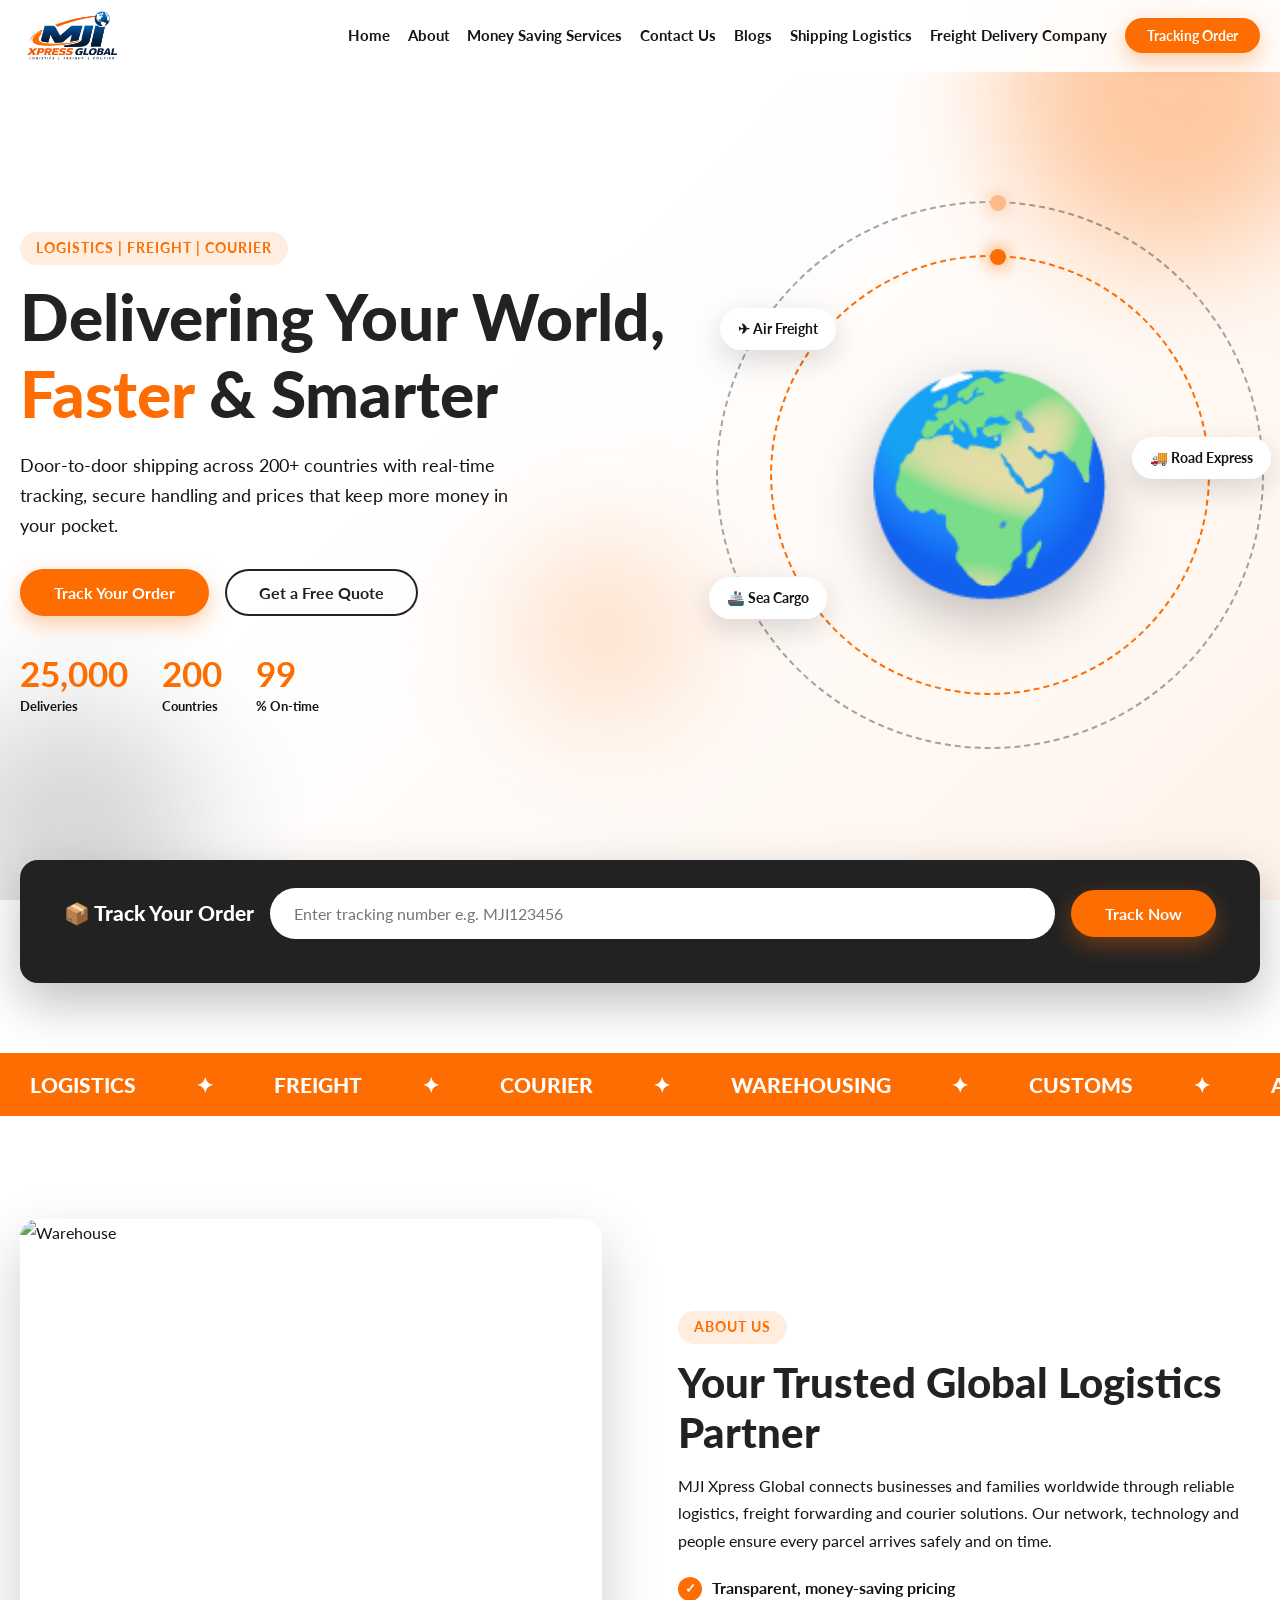
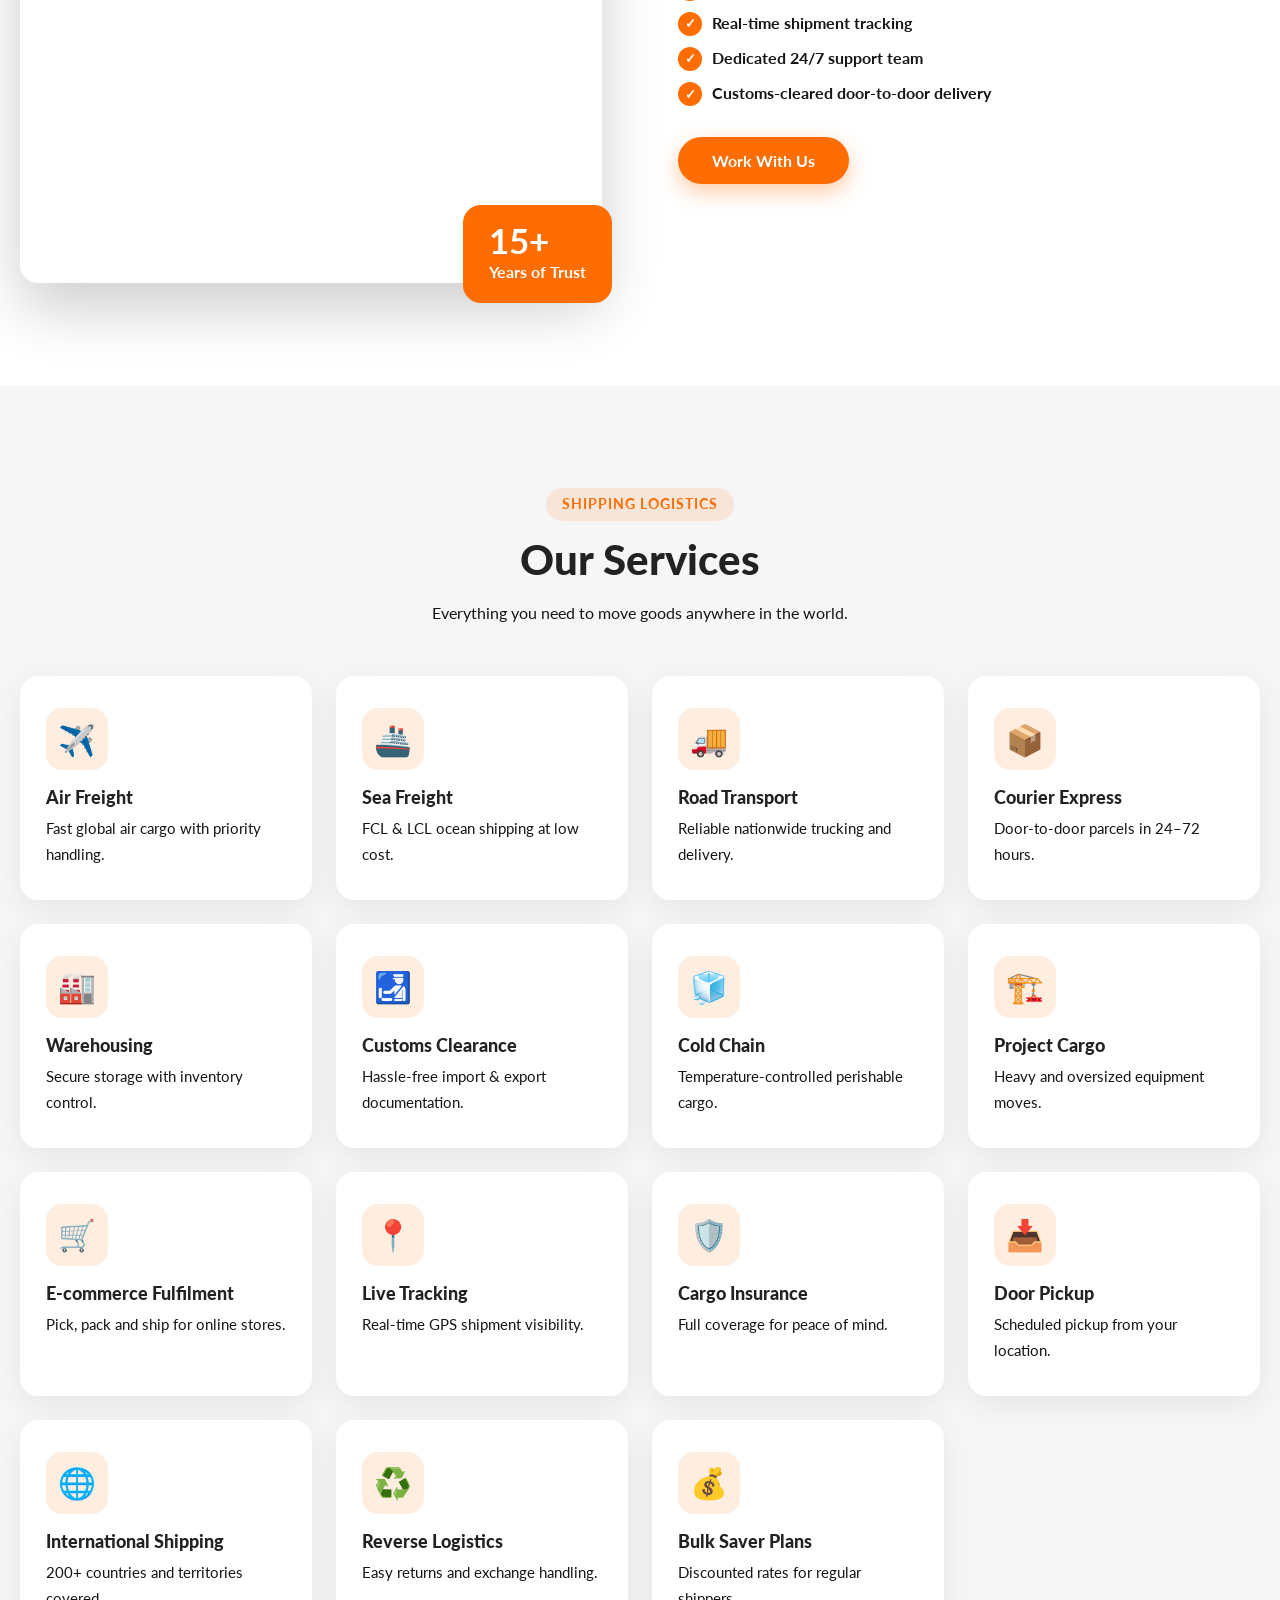
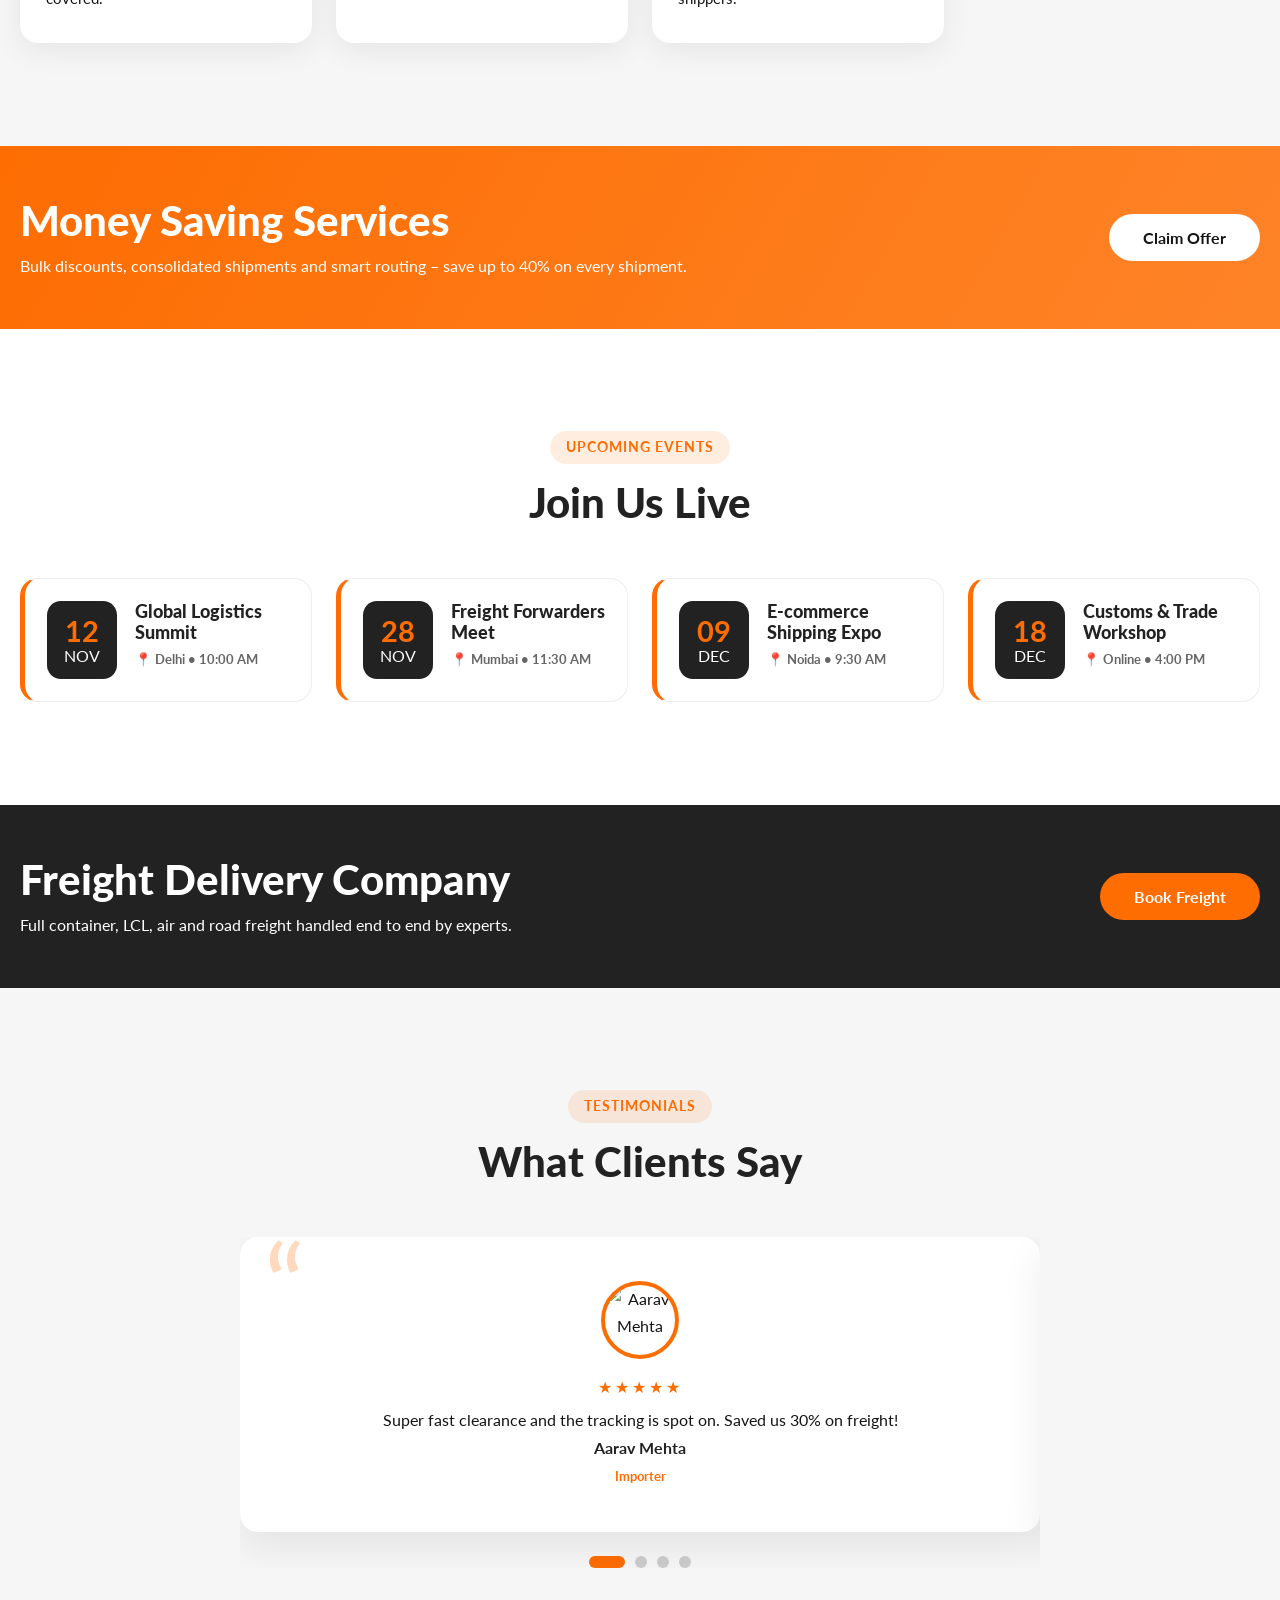
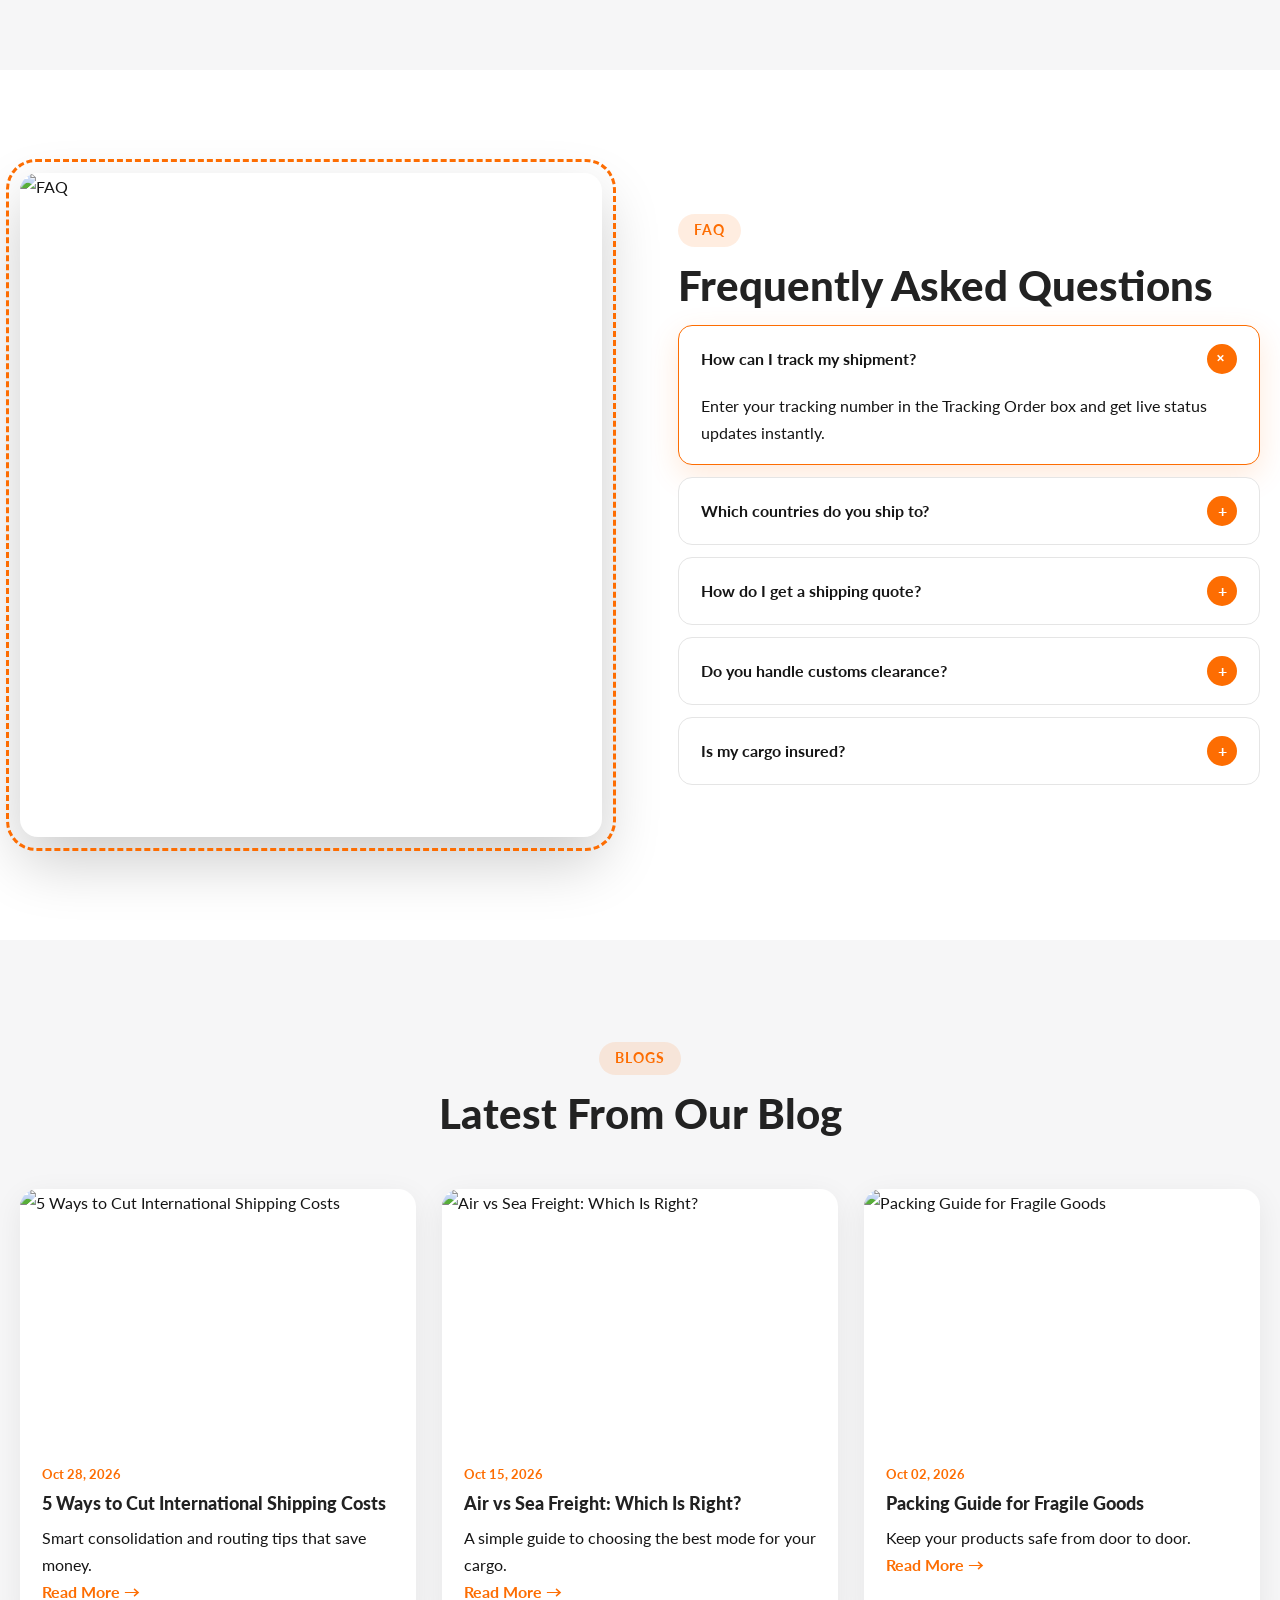
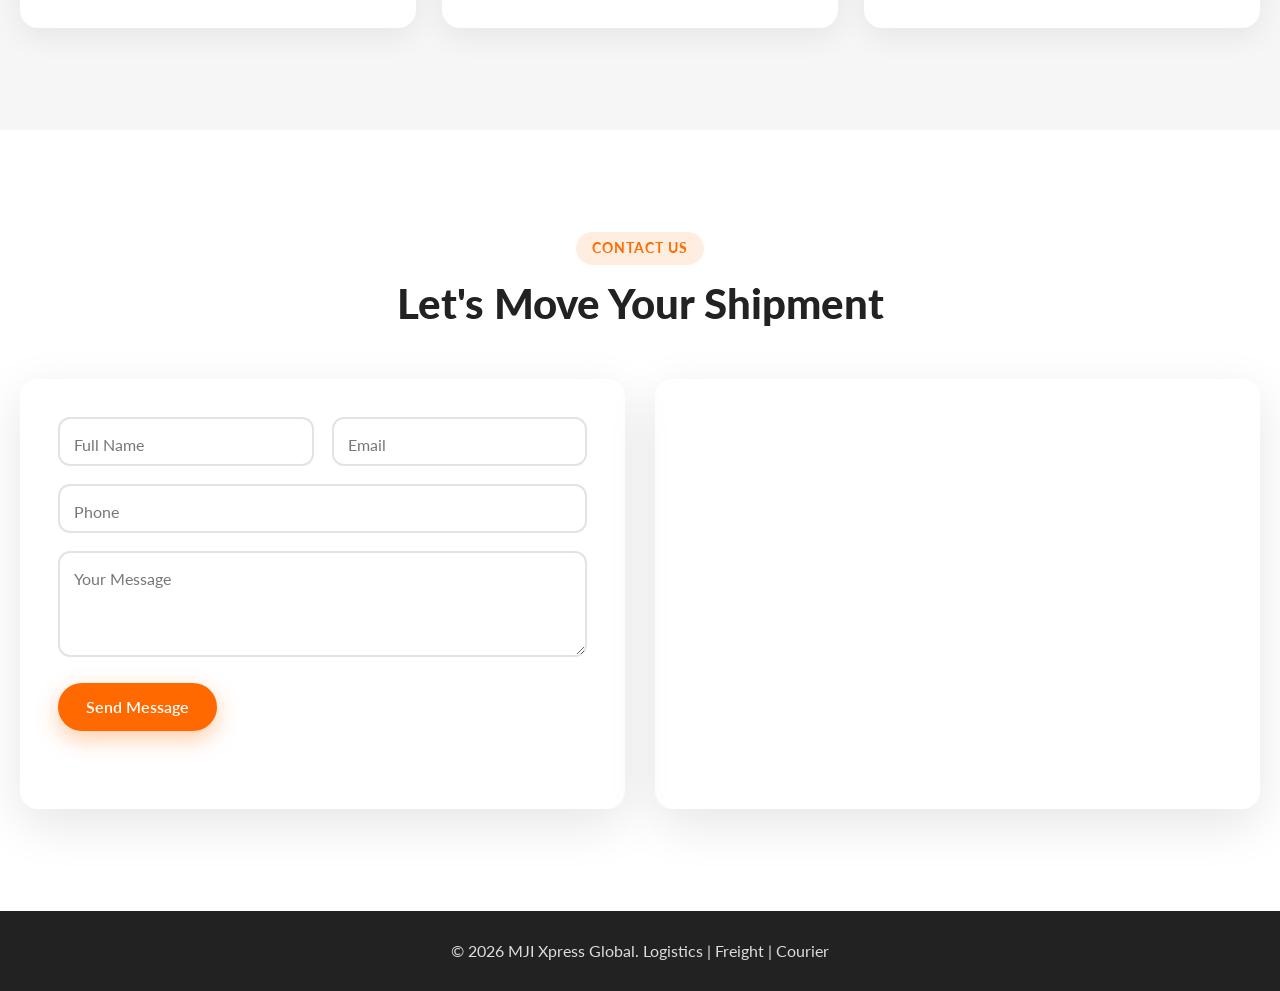
==== commit 5424037f: "We have made some recent edits to the following files in our project:" ====
--- a/index.html
+++ b/index.html
@@ -17,13 +17,13 @@
     <a href="#home" class="logo"><img src="img/logo.png" alt="MJI Xpress Global"></a>
     <button class="burger" id="burger" aria-label="Menu" aria-expanded="false"><span></span><span></span><span></span></button>
     <nav class="menu" id="menu">
-      <a href="#home" class="active">Home</a>
+      <a href="index.html#home">Home</a>
       <a href="about.html">About</a>
       <a href="money.html">Money Saving Services</a>
-      <a href="#contact">Contact Us</a>
-      <a href="#blog">Blogs</a>
-      <a href="#services">Shipping Logistics</a>
-      <a href="#freight">Freight Delivery Company</a>
+      <a href="contact.html">Contact Us</a>
+      <a href="blog.html">Blogs</a>
+      <a href="shipping.html">Shipping Logistics</a>
+      <a href="freight.html">Freight Delivery Company</a>
       <a href="#tracking" class="btn btn--sm"><span>Tracking Order</span></a>
     </nav>
   </div>
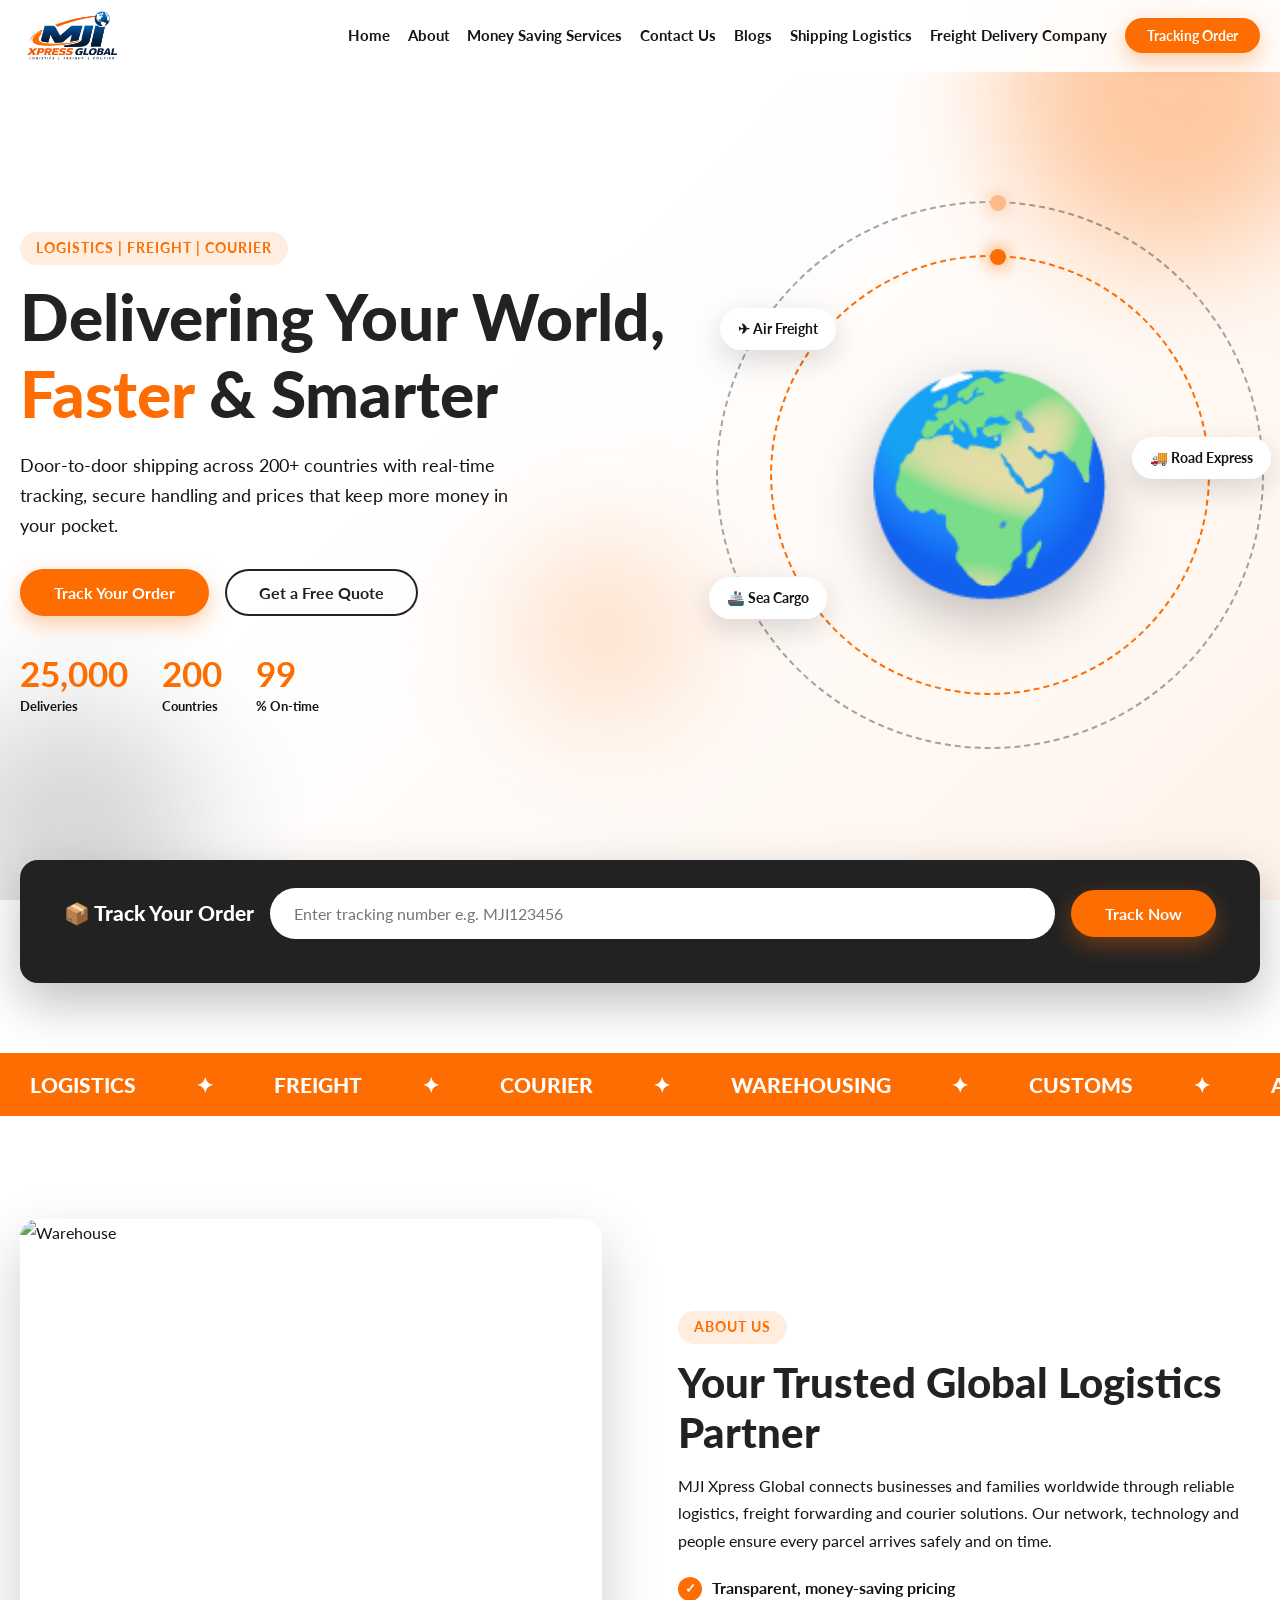
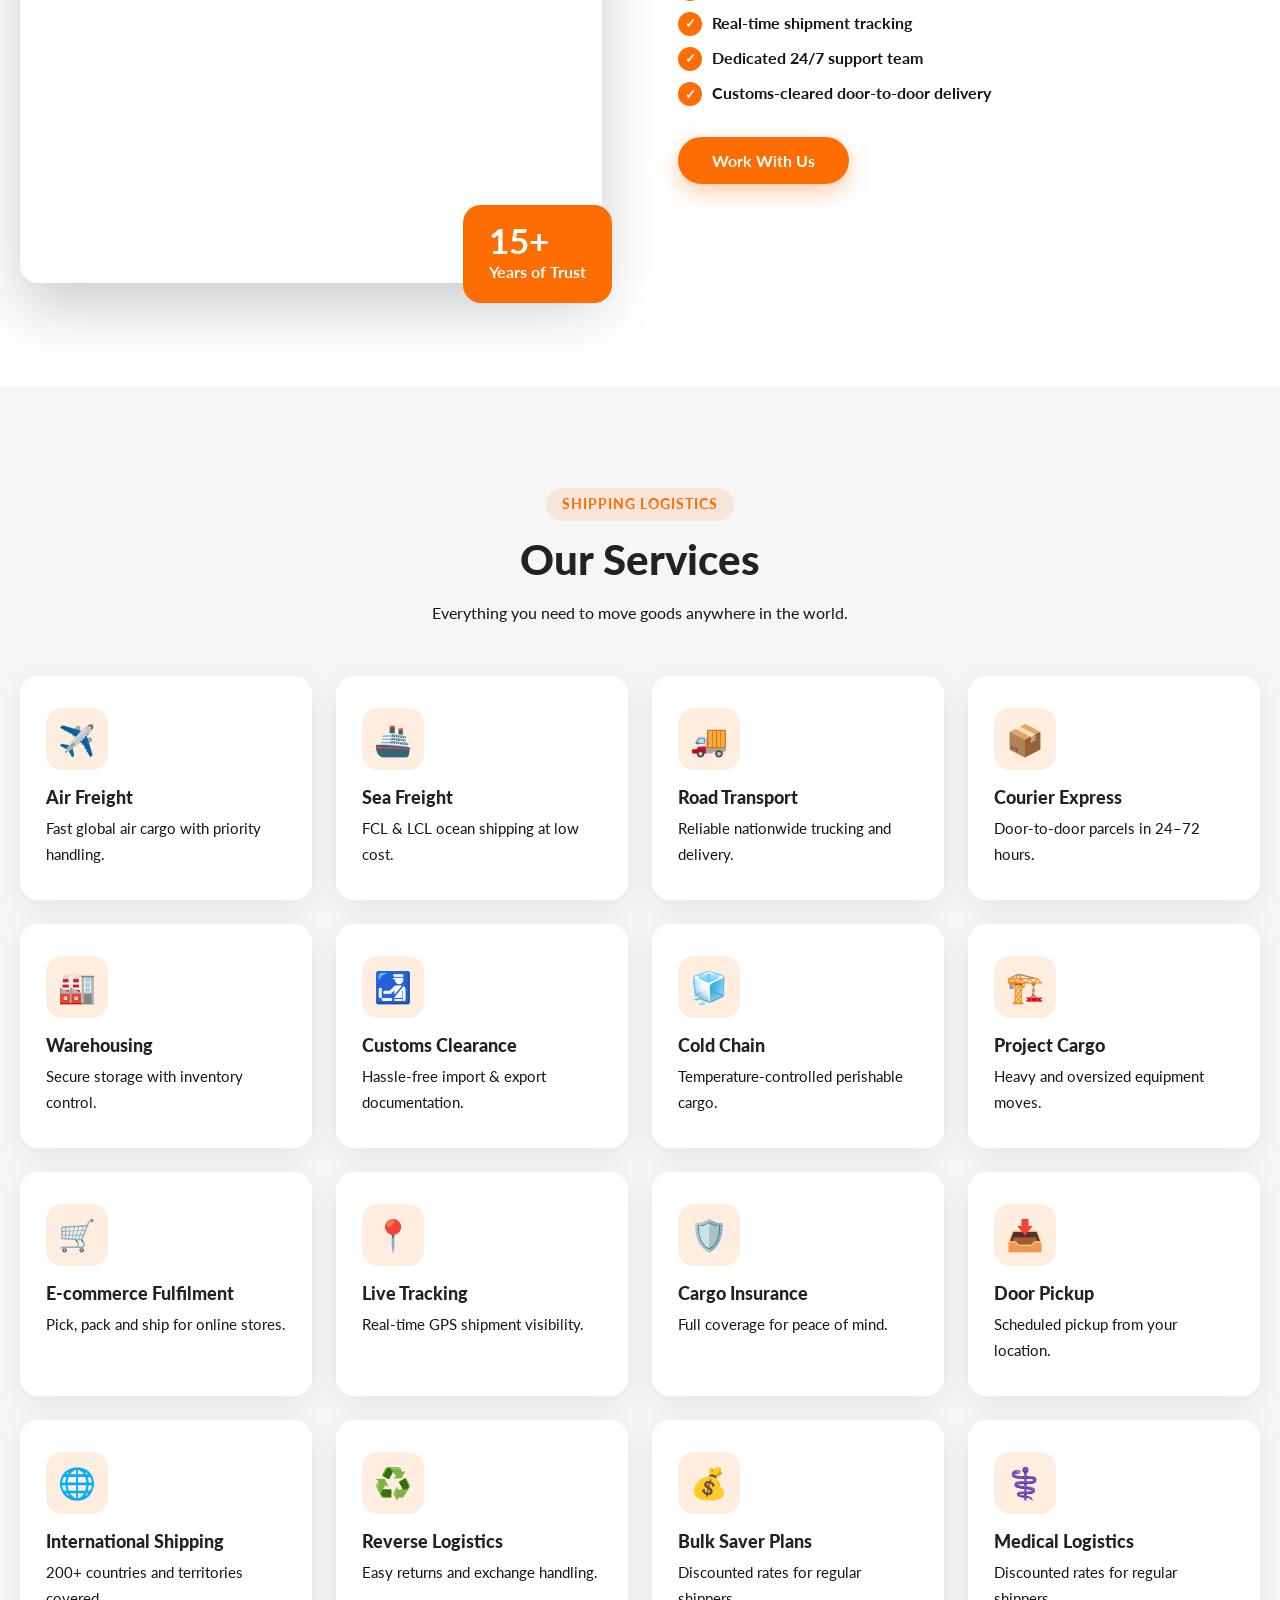
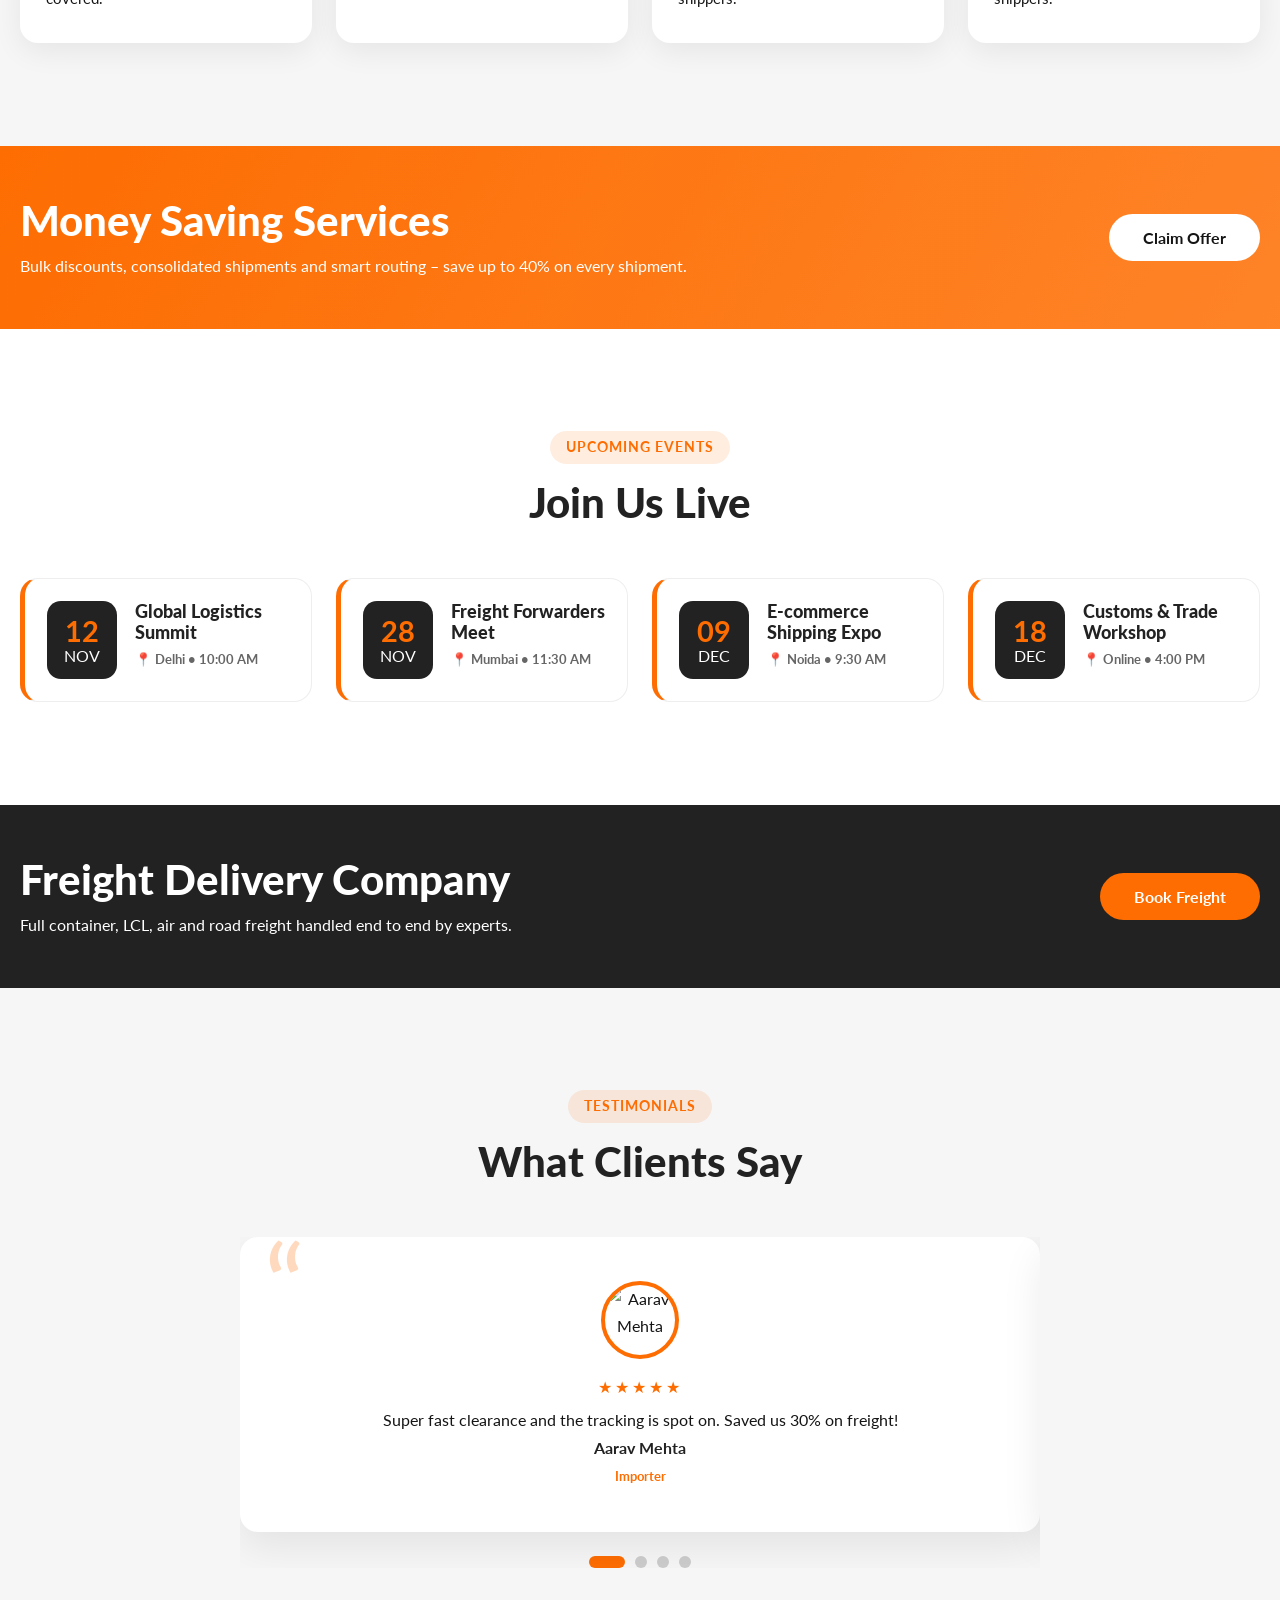
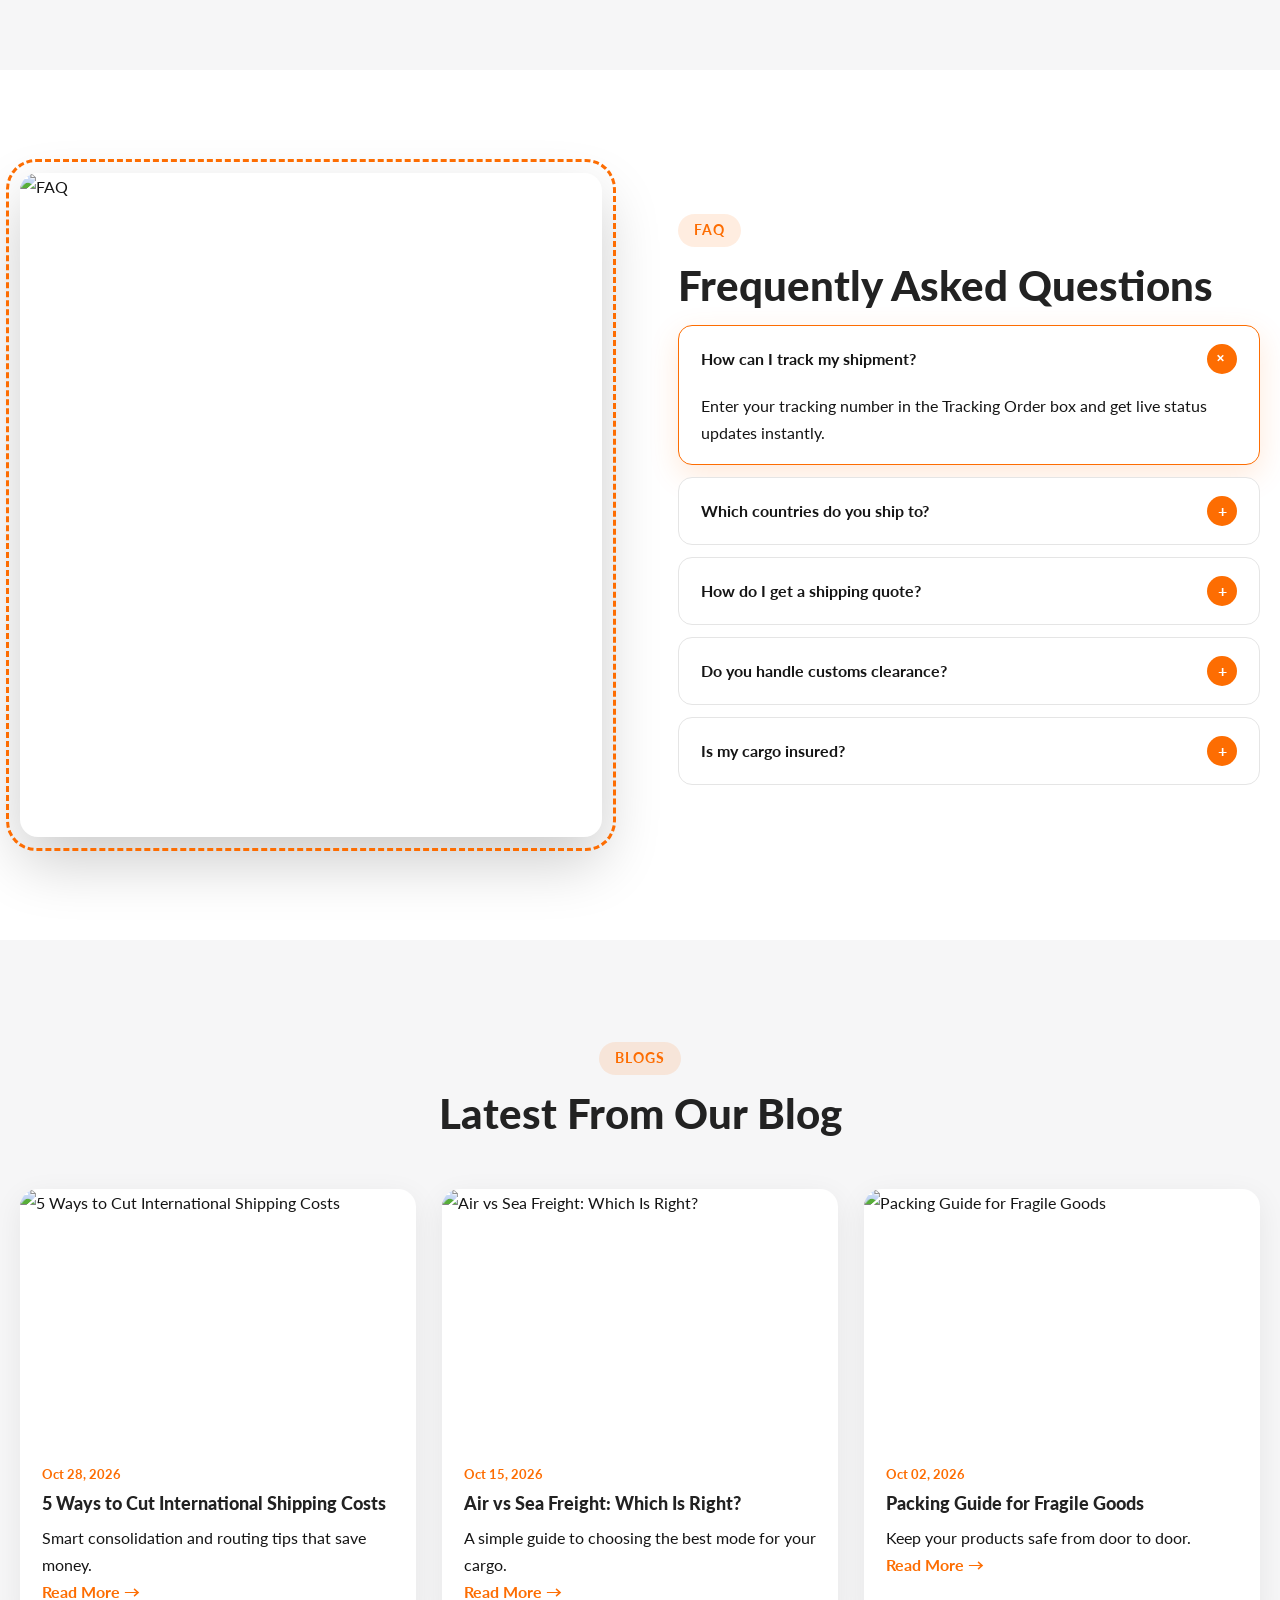
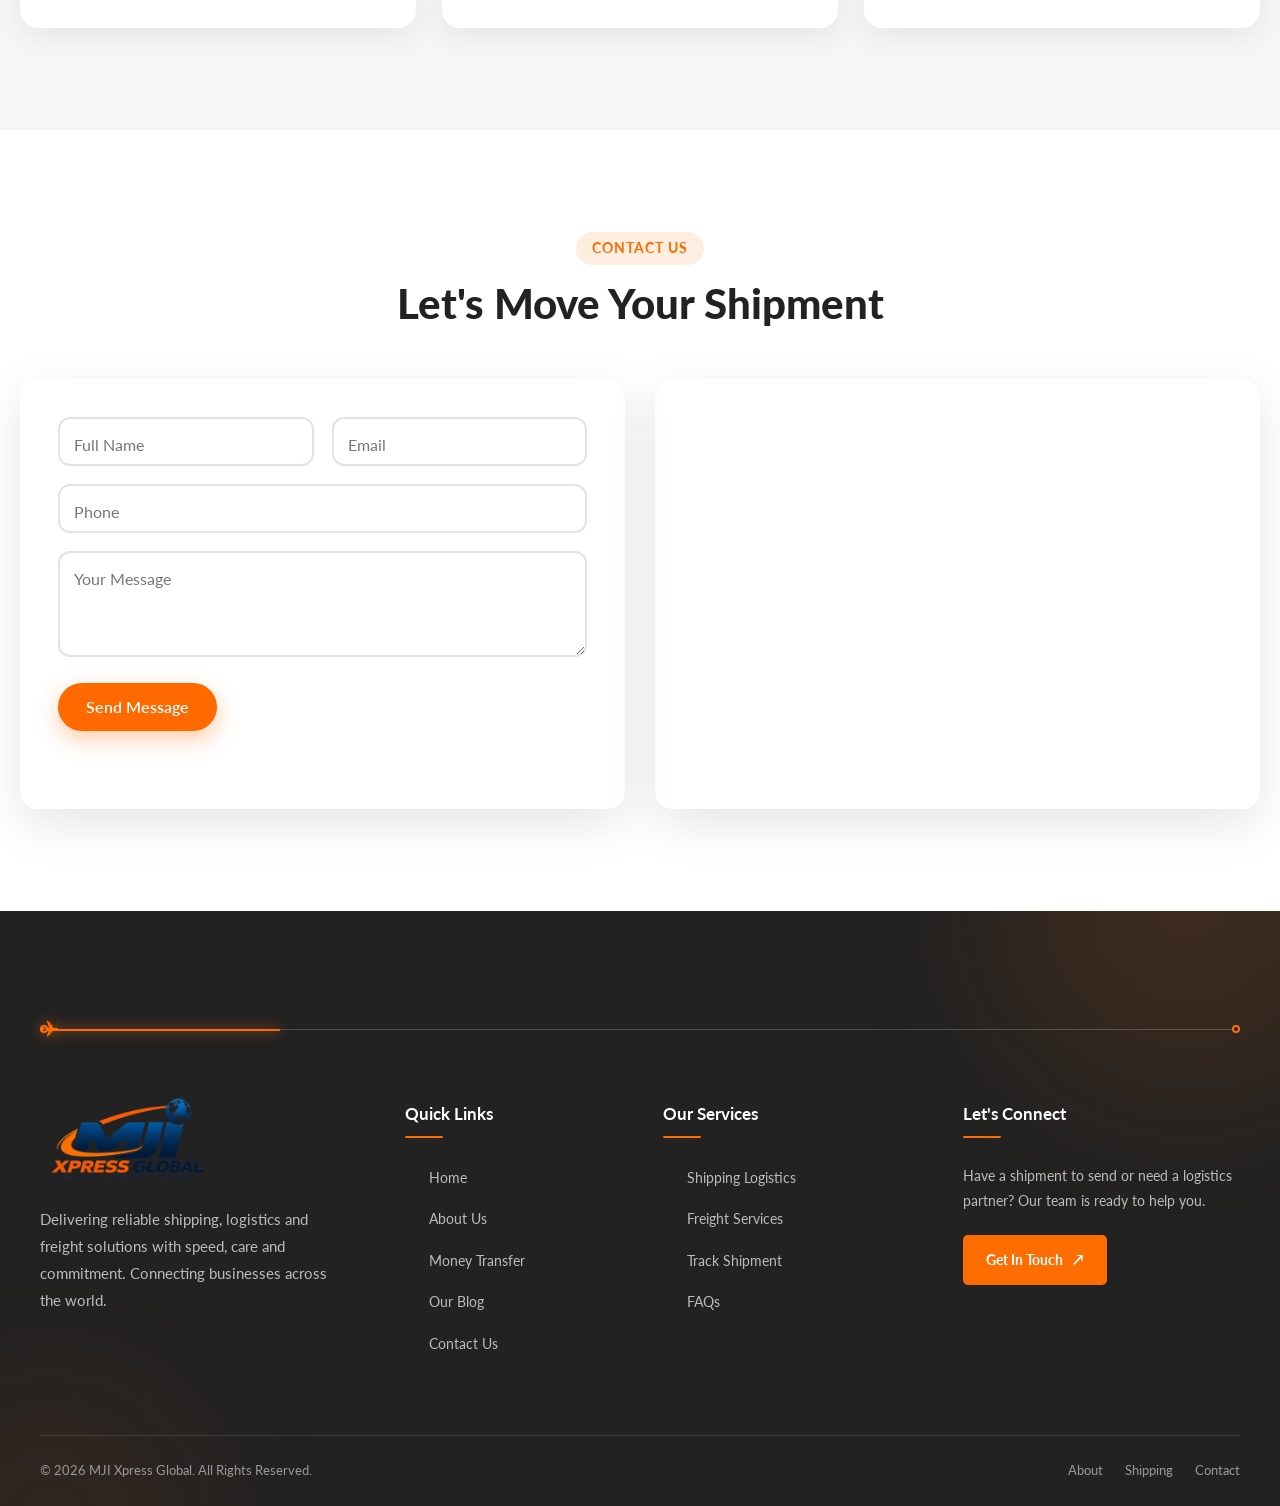
==== commit 832a89cb: "Add animated footer and update footer styles - Implemented a new footer design with animated element" ====
--- a/index.html
+++ b/index.html
@@ -9,6 +9,7 @@
 <link rel="preconnect" href="https://fonts.gstatic.com" crossorigin>
 <link href="https://fonts.googleapis.com/css2?family=Lato:wght@300;400;700;900&display=swap" rel="stylesheet">
 <link rel="stylesheet" href="css/style.css">
+<link rel="stylesheet" href="css/footer.css">
 </head>
 <body>
 <div class="progress" id="progress"></div>
@@ -143,8 +144,104 @@
 </section>
 </main>
 
-<footer class="foot"><div class="wrap"><p>© <span id="yr"></span> MJI Xpress Global. Logistics | Freight | Courier</p></div></footer>
+<footer class="mji-footer">
+
+    <div class="footer-container">
+
+        <!-- Animated Route -->
+        <div class="footer-route">
+            <div class="route-track"></div>
+            <span class="route-dot start"></span>
+            <span class="route-dot end"></span>
+            <span class="route-plane">✈</span>
+        </div>
+
+        <!-- Footer Columns -->
+        <div class="footer-grid">
+
+            <!-- Brand -->
+            <div class="footer-brand footer-reveal">
+
+                <a href="index.html">
+                    <img src="img/logo.png" alt="MJI Xpress Global">
+                </a>
+
+                <p>
+                    Delivering reliable shipping, logistics and freight
+                    solutions with speed, care and commitment.
+                    Connecting businesses across the world.
+                </p>
+
+            </div>
+
+            <!-- Quick Links -->
+            <div class="footer-column footer-reveal">
+
+                <h3 class="footer-heading">Quick Links</h3>
+
+                <ul class="footer-links">
+                    <li><a href="index.html">Home</a></li>
+                    <li><a href="about.html">About Us</a></li>
+                    <li><a href="money.html">Money Transfer</a></li>
+                    <li><a href="blog.html">Our Blog</a></li>
+                    <li><a href="contact.html">Contact Us</a></li>
+                </ul>
+
+            </div>
+
+            <!-- Services -->
+            <div class="footer-column footer-reveal">
+
+                <h3 class="footer-heading">Our Services</h3>
+
+                <ul class="footer-links">
+                    <li><a href="shipping.html">Shipping Logistics</a></li>
+                    <li><a href="freight.html">Freight Services</a></li>
+                    <li><a href="index.html#tracking">Track Shipment</a></li>
+                    <li><a href="index.html#faq">FAQs</a></li>
+                </ul>
+
+            </div>
+
+            <!-- CTA -->
+            <div class="footer-column footer-cta footer-reveal">
+
+                <h3 class="footer-heading">Let's Connect</h3>
+
+                <p>
+                    Have a shipment to send or need a logistics partner?
+                    Our team is ready to help you.
+                </p>
+
+                <a href="contact.html" class="footer-btn">
+                    Get In Touch <span>↗</span>
+                </a>
+
+            </div>
+
+        </div>
+
+        <!-- Bottom Footer -->
+        <div class="footer-bottom">
+
+            <p>
+                © <span id="footer-year"></span>
+                MJI Xpress Global. All Rights Reserved.
+            </p>
+
+            <div class="footer-bottom-links">
+                <a href="about.html">About</a>
+                <a href="shipping.html">Shipping</a>
+                <a href="contact.html">Contact</a>
+            </div>
+
+        </div>
+
+    </div>
+
+</footer>
 <button class="totop" id="totop" aria-label="Back to top">↑</button>
 <script src="js/script.js"></script>
+<script src="js/footer.js"></script>
 </body>
 </html>
--- a/css/footer.css
+++ b/css/footer.css
@@ -0,0 +1,380 @@
+/* =========================================
+   MJI XPRESS GLOBAL - ANIMATED FOOTER
+========================================= */
+
+.mji-footer {
+    --footer-orange: #FD6D02;
+    --footer-dark: #222222;
+
+    position: relative;
+    overflow: hidden;
+    background: var(--footer-dark);
+    color: #ffffff;
+    padding: 85px 0 25px;
+    font-family: 'Lato', sans-serif;
+    isolation: isolate;
+}
+
+/* Background glow */
+
+.mji-footer::before,
+.mji-footer::after {
+    content: "";
+    position: absolute;
+    border-radius: 50%;
+    pointer-events: none;
+    z-index: -1;
+}
+
+.mji-footer::before {
+    width: 380px;
+    height: 380px;
+    top: -200px;
+    right: -100px;
+    background: rgba(253, 109, 2, 0.12);
+    filter: blur(80px);
+}
+
+.mji-footer::after {
+    width: 300px;
+    height: 300px;
+    bottom: -180px;
+    left: -100px;
+    background: rgba(253, 109, 2, 0.08);
+    filter: blur(80px);
+}
+
+.mji-footer .footer-container {
+    width: min(1200px, calc(100% - 40px));
+    margin: auto;
+    position: relative;
+    z-index: 2;
+}
+
+/* Footer grid */
+
+.mji-footer .footer-grid {
+    display: grid;
+    grid-template-columns: 1.5fr 1fr 1.2fr 1.3fr;
+    gap: 45px;
+    padding-bottom: 65px;
+}
+
+/* Brand section */
+
+.mji-footer .footer-brand img {
+    width: 175px;
+    max-width: 100%;
+    height: auto;
+    object-fit: contain;
+    margin-bottom: 22px;
+}
+
+.mji-footer .footer-brand p {
+    color: #bcbcbc;
+    font-size: 15px;
+    line-height: 1.8;
+    max-width: 300px;
+    margin: 0;
+}
+
+/* Footer headings */
+
+.mji-footer .footer-heading {
+    color: #ffffff;
+    font-size: 17px;
+    font-weight: 700;
+    margin: 8px 0 25px;
+    position: relative;
+    padding-bottom: 13px;
+}
+
+.mji-footer .footer-heading::after {
+    content: "";
+    position: absolute;
+    left: 0;
+    bottom: 0;
+    width: 38px;
+    height: 2px;
+    background: var(--footer-orange);
+    border-radius: 10px;
+    transition: width 0.3s ease;
+}
+
+.mji-footer .footer-column:hover .footer-heading::after {
+    width: 65px;
+}
+
+/* Footer links */
+
+.mji-footer .footer-links {
+    list-style: none;
+    padding: 0;
+    margin: 0;
+}
+
+.mji-footer .footer-links li {
+    margin-bottom: 14px;
+}
+
+.mji-footer .footer-links a {
+    display: inline-flex;
+    align-items: center;
+    gap: 9px;
+    color: #bcbcbc;
+    text-decoration: none;
+    font-size: 14px;
+    transition: color 0.3s ease, transform 0.3s ease;
+}
+
+.mji-footer .footer-links a::before {
+    content: "→";
+    color: var(--footer-orange);
+    font-size: 15px;
+    opacity: 0;
+    transform: translateX(-6px);
+    transition: all 0.3s ease;
+}
+
+.mji-footer .footer-links a:hover {
+    color: #ffffff;
+    transform: translateX(5px);
+}
+
+.mji-footer .footer-links a:hover::before {
+    opacity: 1;
+    transform: translateX(0);
+}
+
+/* CTA section */
+
+.mji-footer .footer-cta p {
+    color: #bcbcbc;
+    font-size: 14px;
+    line-height: 1.8;
+    margin: 0 0 22px;
+}
+
+.mji-footer .footer-btn {
+    display: inline-flex;
+    align-items: center;
+    justify-content: center;
+    gap: 10px;
+    padding: 13px 23px;
+    background: var(--footer-orange);
+    color: #ffffff;
+    text-decoration: none;
+    font-size: 14px;
+    font-weight: 700;
+    border-radius: 5px;
+    transition: all 0.3s ease;
+}
+
+.mji-footer .footer-btn:hover {
+    background: #ffffff;
+    color: var(--footer-orange);
+    transform: translateY(-4px);
+    box-shadow: 0 8px 25px rgba(253, 109, 2, 0.2);
+}
+
+/* Animated route */
+
+.mji-footer .footer-route {
+    position: relative;
+    height: 65px;
+    margin-bottom: 35px;
+    display: flex;
+    align-items: center;
+}
+
+.mji-footer .route-track {
+    position: absolute;
+    left: 0;
+    right: 0;
+    top: 50%;
+    height: 1px;
+    background: rgba(255, 255, 255, 0.2);
+}
+
+.mji-footer .route-track::after {
+    content: "";
+    position: absolute;
+    left: 0;
+    top: 0;
+    height: 2px;
+    width: 20%;
+    background: var(--footer-orange);
+    box-shadow: 0 0 12px var(--footer-orange);
+    animation: mjiRouteGlow 4s linear infinite;
+}
+
+.mji-footer .route-plane {
+    position: absolute;
+    top: 50%;
+    left: 0;
+    font-size: 23px;
+    color: var(--footer-orange);
+    transform: translateY(-50%) rotate(0deg);
+    animation: mjiPlaneMove 7s ease-in-out infinite;
+    filter: drop-shadow(0 0 8px rgba(253, 109, 2, 0.6));
+}
+
+.mji-footer .route-dot {
+    position: absolute;
+    top: 50%;
+    width: 8px;
+    height: 8px;
+    border: 2px solid var(--footer-orange);
+    background: var(--footer-dark);
+    border-radius: 50%;
+    transform: translateY(-50%);
+}
+
+.mji-footer .route-dot.start {
+    left: 0;
+}
+
+.mji-footer .route-dot.end {
+    right: 0;
+}
+
+/* Bottom bar */
+
+.mji-footer .footer-bottom {
+    border-top: 1px solid rgba(255, 255, 255, 0.12);
+    padding-top: 23px;
+    display: flex;
+    align-items: center;
+    justify-content: space-between;
+    gap: 20px;
+}
+
+.mji-footer .footer-bottom p {
+    color: #999999;
+    font-size: 13px;
+    margin: 0;
+}
+
+.mji-footer .footer-bottom-links {
+    display: flex;
+    flex-wrap: wrap;
+    gap: 22px;
+}
+
+.mji-footer .footer-bottom-links a {
+    color: #999999;
+    font-size: 13px;
+    text-decoration: none;
+    transition: color 0.3s ease;
+}
+
+.mji-footer .footer-bottom-links a:hover {
+    color: var(--footer-orange);
+}
+
+/* Scroll reveal */
+
+.mji-footer .footer-reveal {
+    opacity: 0;
+    transform: translateY(25px);
+    transition: opacity 0.7s ease, transform 0.7s ease;
+}
+
+.mji-footer .footer-reveal.is-visible {
+    opacity: 1;
+    transform: translateY(0);
+}
+
+/* Responsive */
+
+@media (max-width: 991px) {
+    .mji-footer .footer-grid {
+        grid-template-columns: repeat(2, 1fr);
+        gap: 40px 30px;
+    }
+}
+
+@media (max-width: 576px) {
+    .mji-footer {
+        padding: 60px 0 22px;
+    }
+
+    .mji-footer .footer-container {
+        width: calc(100% - 30px);
+    }
+
+    .mji-footer .footer-grid {
+        grid-template-columns: 1fr;
+        gap: 32px;
+        padding-bottom: 40px;
+    }
+
+    .mji-footer .footer-brand p {
+        max-width: 100%;
+    }
+
+    .mji-footer .footer-route {
+        margin-bottom: 25px;
+    }
+
+    .mji-footer .footer-bottom {
+        flex-direction: column;
+        align-items: flex-start;
+        gap: 15px;
+    }
+
+    .mji-footer .footer-bottom-links {
+        gap: 15px;
+    }
+}
+
+/* Small curved / ultrawide screens */
+
+@media (min-width: 1600px) {
+    .mji-footer .footer-container {
+        width: min(1350px, calc(100% - 80px));
+    }
+}
+
+/* Accessibility */
+
+@media (prefers-reduced-motion: reduce) {
+    .mji-footer *,
+    .mji-footer *::before,
+    .mji-footer *::after {
+        animation-duration: 0.01ms !important;
+        animation-iteration-count: 1 !important;
+        transition-duration: 0.01ms !important;
+    }
+
+    .mji-footer .footer-reveal {
+        opacity: 1;
+        transform: none;
+    }
+}
+
+/* Animations */
+
+@keyframes mjiPlaneMove {
+    0% {
+        left: 0%;
+    }
+    50% {
+        left: 95%;
+    }
+    100% {
+        left: 0%;
+    }
+}
+
+@keyframes mjiRouteGlow {
+    0% {
+        left: 0;
+    }
+    50% {
+        left: 80%;
+    }
+    100% {
+        left: 0;
+    }
+}
